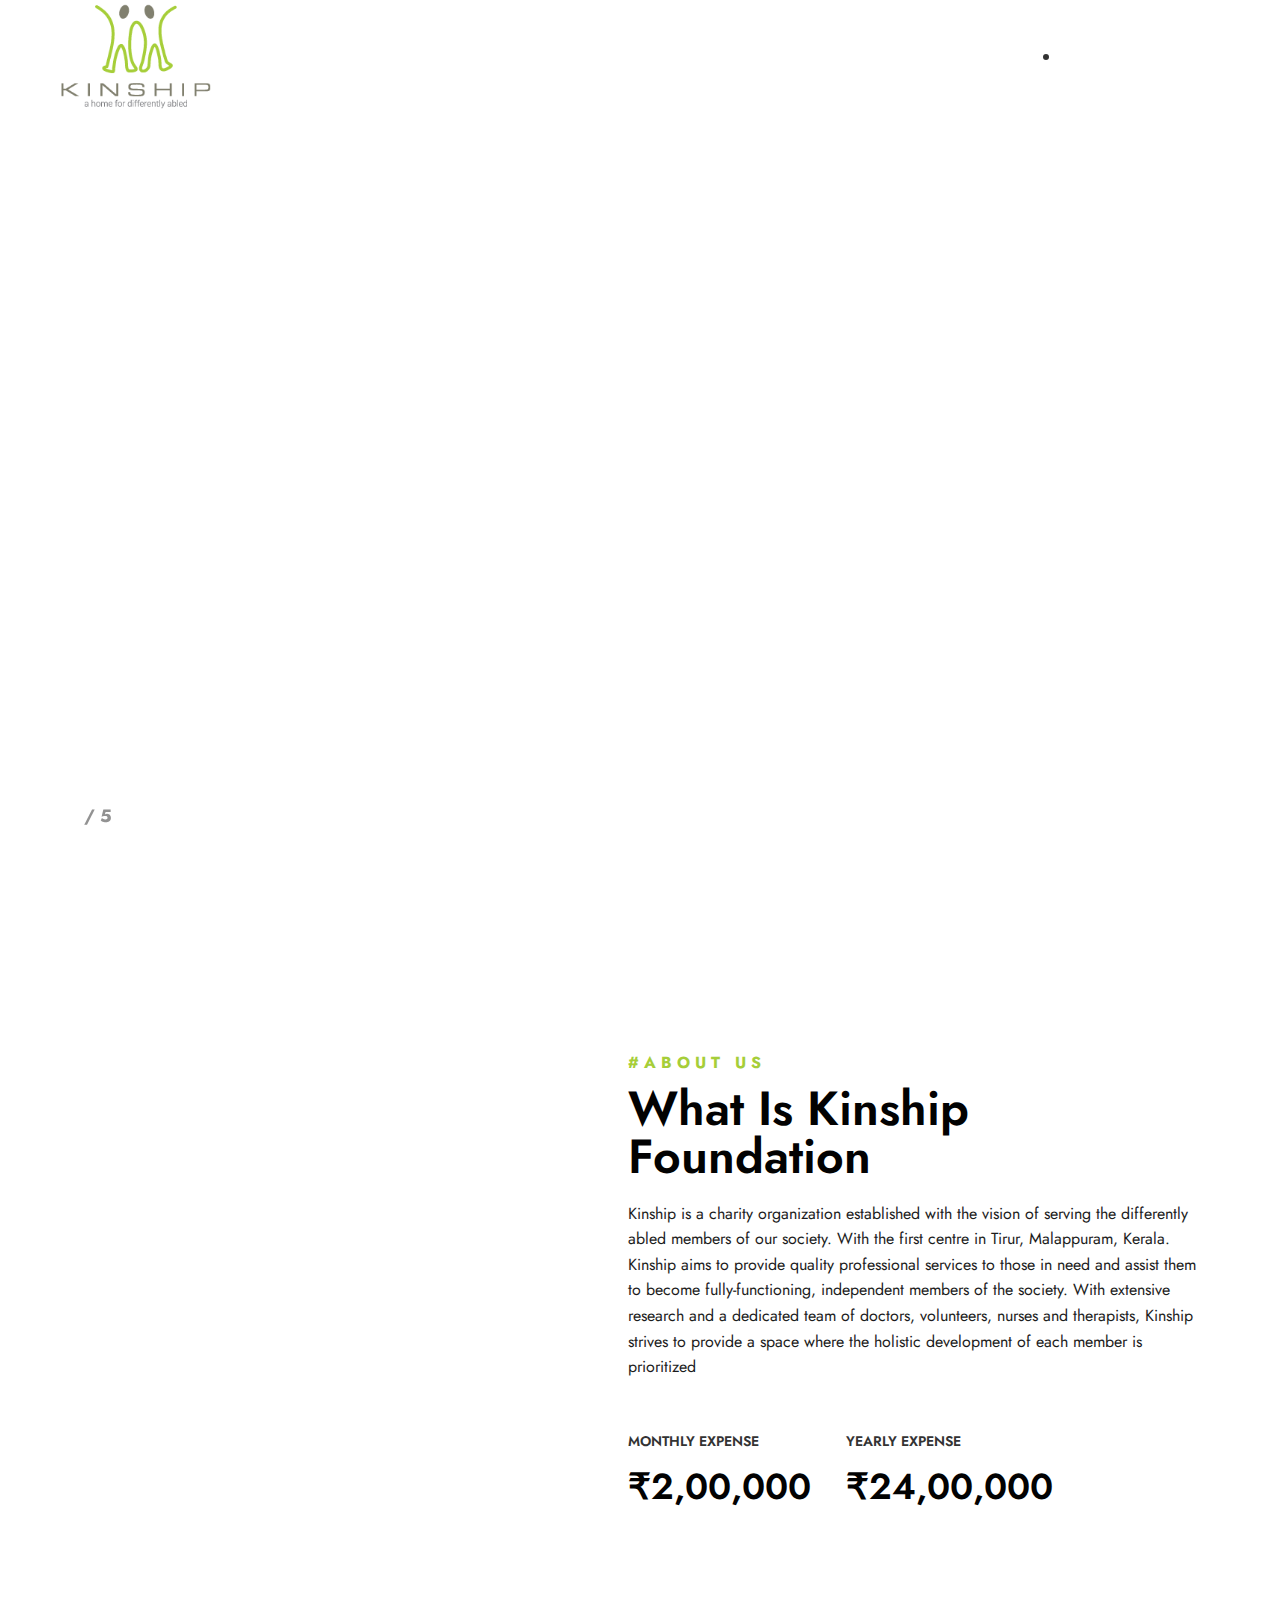
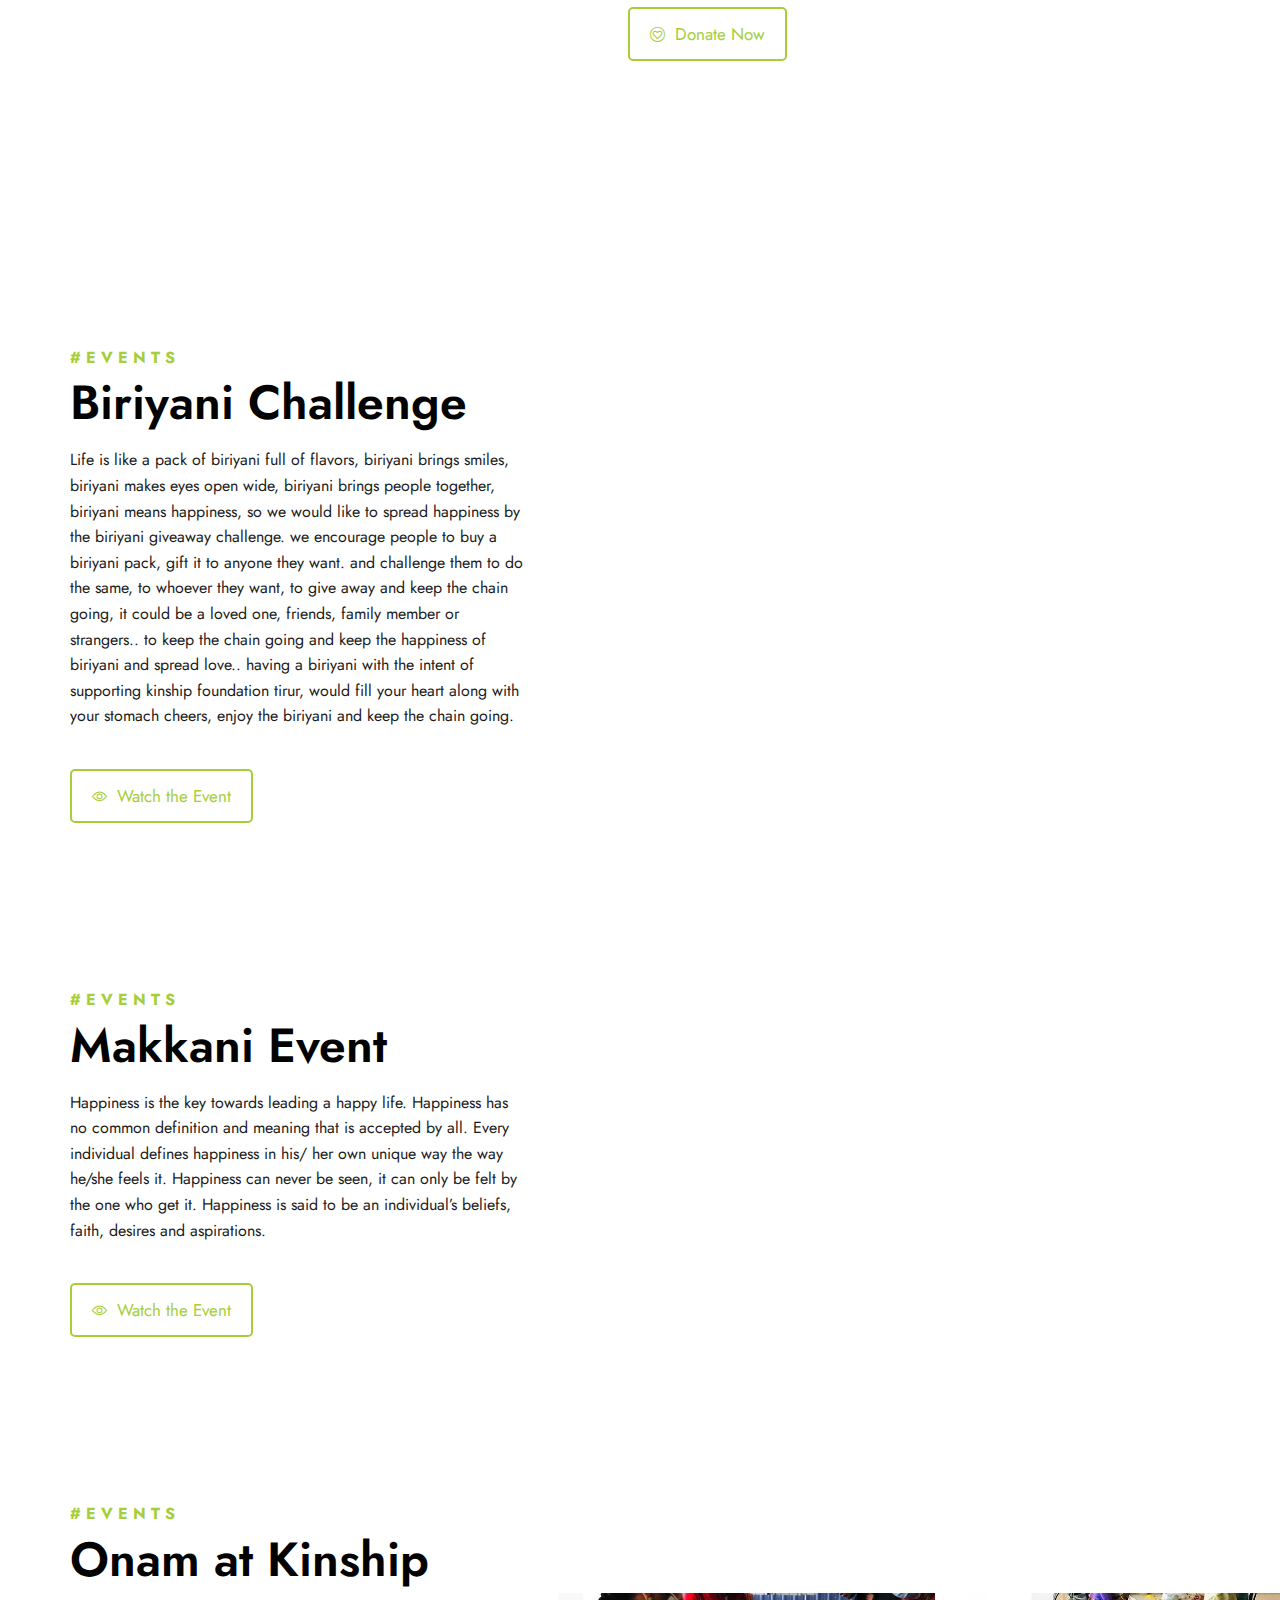
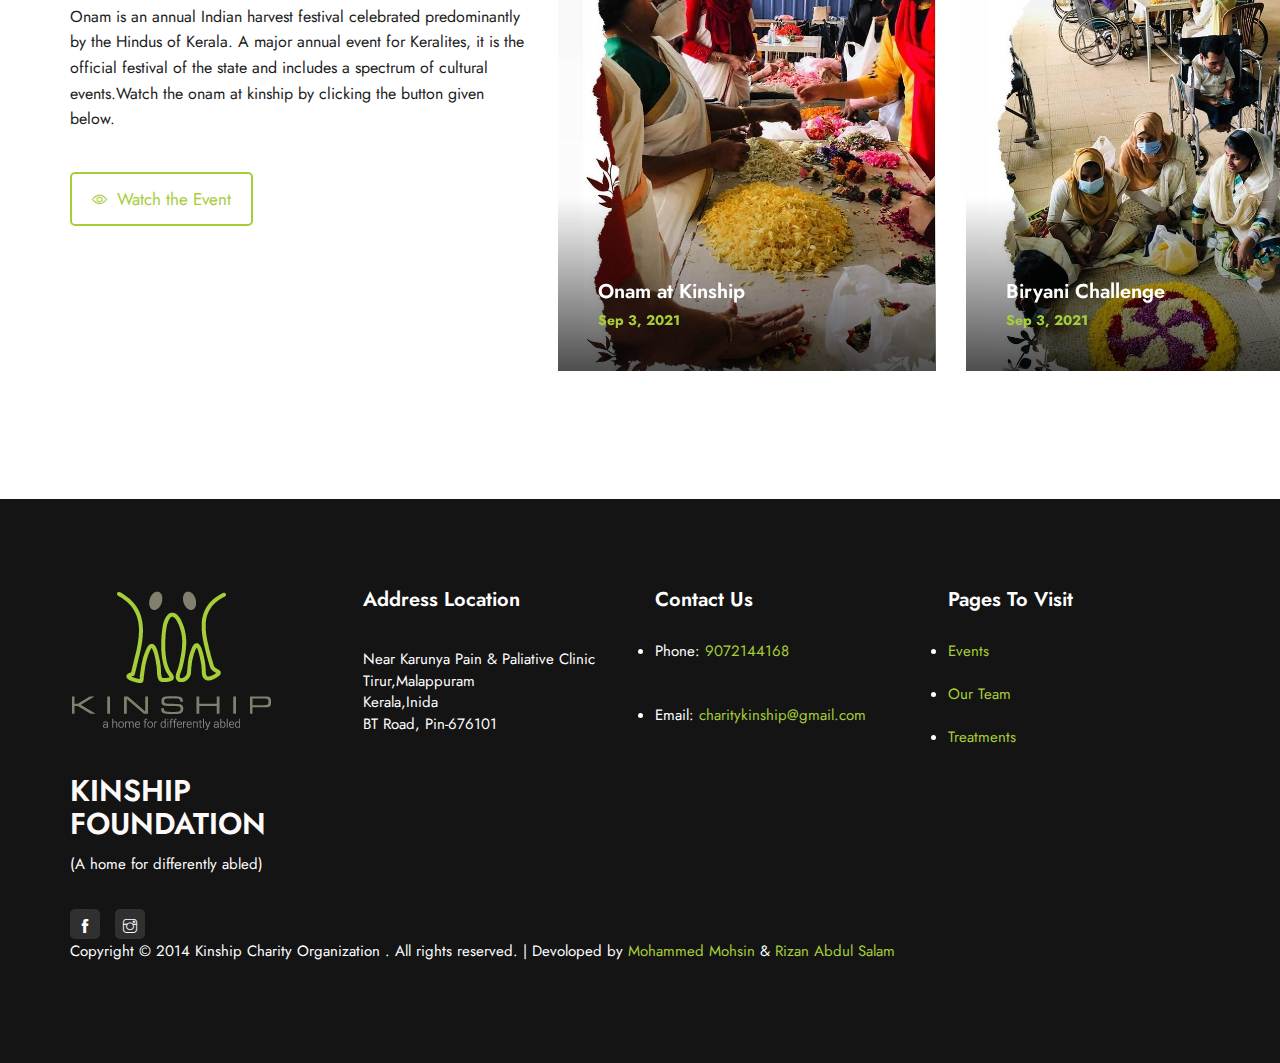
==== assets/event/events.html @ a39f3980 "Update events.html" ====
<!DOCTYPE html>
<html lang="en">

<head>
    <meta charset="utf-8">
    <meta http-equiv="X-UA-Compatible" content="IE=edge">
    <meta name="viewport" content="width=device-width, initial-scale=1">
    <meta name="author" content="irstheme">

    <title>KINSHIP CHARITY ORGANIZATION </title>
    <link rel="icon" href="../images/logo-footer.png" type="image/gif" sizes="16x16">



    <link href="../css/themify-icons.css" rel="stylesheet">
    <link href="../css/flaticon.css" rel="stylesheet">
    <link href="../css/bootstrap.min.css" rel="stylesheet">
    <link href="../css/animate.css" rel="stylesheet">
    <link href="../css/owl.carousel.css" rel="stylesheet">
    <link href="../css/owl.theme.css" rel="stylesheet">
    <link href="../css/slick.css" rel="stylesheet">
    <link href="../css/slick-theme.css" rel="stylesheet">
    <link href="../css/swiper.min.css" rel="stylesheet">
    <link href="../css/owl.transitions.css" rel="stylesheet">
    <link href="../css/jquery.fancybox.css" rel="stylesheet">
    <link href="../css/style.css" rel="stylesheet">
    <link rel="stylesheet" href="../css/style.css">



</head>
<style>
    html {
        scroll-behavior: smooth;
    }
</style>

<body>

    <!-- start page-wrapper -->
    <div class="page-wrapper">

        <!-- start preloader -->
        <div class="preloader">
            <div class="preloader-inner">
                <div class="double-bounce1"></div>
                <div class="double-bounce2"></div>
            </div>
        </div>
        <!-- end preloader -->

        <!-- Start header -->
        <header id="header" class="site-header header-style-1">
            <nav class="navigation navbar navbar-default">
                <div class="container-fluid">
                    <div class="navbar-header">
                        <button type="button" class="open-btn">
                            <span class="sr-only">Toggle navigation</span>
                            <span class="icon-bar"></span>
                            <span class="icon-bar"></span>
                            <span class="icon-bar"></span>
                        </button>
                        <a class="navbar-brand" href="https://kinshipcharity.com/"><img
                                src="../images/logo-footer.png" style="left:-5px; top: -100px;"></a>
                    </div>
                    <div id="navbar" class="navbar-collapse collapse navbar-left navigation-holder">
                        <button class="close-navbar"><i class="ti-close"></i></button>
                        <ul class="nav navbar-nav">
                            <li class="menu-item-has-children">
                                <a href="https://kinshipcharity.com/">Home</a>
                            <li class="menu-item-has-children">
                                <a href="https://kinshipcharity.com/#aboutus">About Us</a>
                            <li class="menu-item-has-children">
                            <li><a href="https://kinshipcharity.com/#treatments">Treatments</a></li>
                            <li class="menu-item-has-children"></li>
                            <li><a href="../event/events.html">Events</a></li>
                            <li class="menu-item-has-children"></li>
                            <li class="menu-item-has-children">
                                <a href="../event/team.html">Our Team</a>
                            <li><a href="https://kinshipcharity.com/#contact">Contact Us</a></li>
                            <li class="menu-item-has-children"></li>
                        </ul>
                    </div><!-- end of nav-collapse -->
                    <div class="cart-search-contact">
                        <div class="header-search-form-wrapper">
                            <div class="header-search-form">
                                <form>
                                    <div>
                                        <input type="text" class="form-control" placeholder="Search here...">
                                        <button type="submit"><i class="ti-search"></i></button>
                                    </div>
                                </form>
                            </div>
                        </div>
                        <div class="donate-btn">
                            <li><a href="https://pages.razorpay.com/KinshipFoundation" class="theme-btn-s1"><i class="fi flaticon-like"></i> Donate Now</a>
                            </li>
                        </div>
                    </div>
                </div><!-- end of container -->
            </nav>
        </header>
        <!-- end of header -->

        <!-- start of hero -->
        <section class="hero-slider hero-style-1">
            <div class="swiper-container">
                <div class="swiper-wrapper">
                    <div class="swiper-slide">
                        <div class="slide-inner slide-bg-image" data-background="../images/slider/slide-1.JPG" style="background-image: url('../images/slider/slide-1.JPG')";>
                            <div class="container">
                                <div data-swiper-parallax="300" class="slide-title">
                                    <h2>HELP US </h2>
                                    <h2>HELP THEM</h2>
                                </div>
                                <div data-swiper-parallax="400" class="slide-text">
                                    <p></p>
                                </div>
                                <div class="clearfix"></div>
                                <div data-swiper-parallax="500" class="slide-btns">
                                    <a href="#donate" class="theme-btn-s2">Help to raise,
                                        KINSHIP focusing & Caring<i class="fi flaticon-heart-1"></i></a>
                                </div>
                                <div class="video-btns">
                                </div>
                            </div>
                        </div> <!-- end slide-inner -->
                    </div> <!-- end swiper-slide -->

                    <div class="swiper-slide">
                        <div class="slide-inner slide-bg-image" data-background="../images/slider/slide-2.JPG" style="background-image: url('../images/slider/slide-2.JPG')";>
                            <div class="container">
                                <div data-swiper-parallax="300" class="slide-title">
                                    <h2>Help <span>someone's dream</span> come true.</h2>
                                </div>
                                <div data-swiper-parallax="400" class="slide-text">
                                    <p></p>
                                </div>
                                <div class="clearfix"></div>
                                <div data-swiper-parallax="500" class="slide-btns">
                                    <a href="#donate" class="theme-btn-s2">Donate Now <i
                                            class="fi flaticon-heart-1"></i></a>
                                </div>
                                <div class="video-btns">
                                </div>
                            </div>
                        </div> <!-- end slide-inner -->
                    </div> <!-- end swiper-slide -->

                    <div class="swiper-slide">
                        <div class="slide-inner slide-bg-image" data-background="../images/slider/slide-3.JPG" style="background-image: url('../images/slider/slide-3.JPG')";>
                            <div class="container">
                                <div data-swiper-parallax="300" class="slide-title">
                                    <h2 c>WE RISE BY LIFTING OTHERS</h2>
                                </div>
                                <div data-swiper-parallax="400" class="slide-text">
                                </div>
                                <div class="clearfix"></div>
                                <div data-swiper-parallax="500" class="slide-btns">
                                    <a href="#doante" class="theme-btn-s2">Help to raise,
                                        KINSHIP focusing & Caring </a>
                                </div>
                                <div class="video-btns">
                                </div>
                            </div>
                        </div> <!-- end slide-inner -->
                    </div><!-- end swiper-slide -->
                    <div class="swiper-slide">
                        <div class="slide-inner slide-bg-image" data-background="../images/slider/slide-4.JPG" style="background-image: url('../images/slider/slide-4.JPG')";>
                            <div class="container">
                                <div data-swiper-parallax="300" class="slide-title">
                                    <h2>Help <span>someone's dream</span> come true.</h2>
                                </div>
                                <div data-swiper-parallax="400" class="slide-text">
                                    <p></p>
                                </div>
                                <div class="clearfix"></div>
                                <div data-swiper-parallax="500" class="slide-btns">
                                    <a href="#donate" class="theme-btn-s2">Donate Now <i
                                            class="fi flaticon-heart-1"></i></a>
                                </div>
                                <div class="video-btns">
                                </div>
                            </div>
                        </div> <!-- end slide-inner -->
                    </div> <!-- end swiper-slide -->
                    <div class="swiper-slide">
                        <div class="slide-inner slide-bg-image" data-background="../images/slider/slide-5.JPG" style="background-image: url('../images/slider/slide-5.JPG')";>
                            <div class="container">
                                <div data-swiper-parallax="300" class="slide-title">
                                    <h2 c>WE RISE BY LIFTING OTHERS</h2>
                                </div>
                                <div data-swiper-parallax="400" class="slide-text">
                                </div>
                                <div class="clearfix"></div>
                                <div data-swiper-parallax="500" class="slide-btns">
                                    <a href="#doante" class="theme-btn-s2">Help to raise,
                                        KINSHIP focusing & Caring </a>
                                </div>
                                <div class="video-btns">
                                </div>
                            </div>
                        </div> <!-- end slide-inner -->
                    </div><!-- end swiper-slide -->
                </div>
                <!-- end swiper-wrapper -->

                <!-- swipper controls -->
                <div class="swiper-pagination"></div>
                <div class="container">
                    <div class="swiper-button-next"></div>
                    <div class="swiper-button-prev"></div>
                </div>

                <div class="scroll">
                    <a href="aboutus" id="scroll"><i class="fi flaticon-down-arrow-2"></i></a>
                </div>

            </div>
        </section>
        <!-- end of hero slider -->


        <!-- start target-area -->
        <section class="target-area section-padding #aboutus" id="aboutus">
            <div class="container">
                <div class="row">
                    <div class="col col-md-5">
                        <div class="img-holder">
                            <img src="../images/events/biriyani callenge/IMG__004.JPG" alt>
                        </div>
                    </div>
                    <div class="col col-md-7">
                        <div class="target-content">
                            <div class="section-title">
                                <span>#About Us</span>
                                <h2>What Is Kinship Foundation</h2>
                            </div>
                            <div class="content">
                                <p>Kinship is a charity organization established with the vision of serving the
                                    differently abled members of our society.
                                    With the first centre in Tirur, Malappuram, Kerala. Kinship aims to provide quality
                                    professional services to those in
                                    need and assist them to become fully-functioning, independent members of the
                                    society. With extensive research and a
                                    dedicated team of doctors, volunteers, nurses and therapists, Kinship strives to
                                    provide a space where the holistic
                                    development of each member is prioritized</p>

                                <div class="goal-raised">
                                    <div>
                                        <span>Monthly Expense</span>
                                        <h3>₹2,00,000</h3>
                                    </div>
                                    <div>
                                        <span>Yearly Expense</span>
                                        <h3>₹24,00,000</h3>
                                    </div>
                                </div>
                                <a href="https://pages.razorpay.com/KinshipFoundation" class="theme-btn-s3"><i class="fi flaticon-like"></i> Donate Now</a>
                            </div>
                        </div>
                    </div>
                </div>
            </div> <!-- end container -->
        </section>
        <!-- end target-area -->

    <!-- start events-section -->
    <section class="events-section section-padding" id="events" style="padding-top: 20%;">
        <div class="container">
            <div class="row">
                <div class="col col-md-5">
                    <div class="section-title">
                        <span style="margin-top: -90px;">#Events</span>
                        <h2>Biriyani Challenge</h2>
                    </div>
                    <div class="about-details">
                        <p style="padding-bottom: 30px;">Life is like a pack of biriyani full of flavors,
                        
                        biriyani brings smiles,
                        
                        biriyani makes eyes open wide,
                        
                        biriyani brings people together,
                        
                        biriyani means happiness, so we would like to spread happiness by the biriyani giveaway challenge.
                        
                        we encourage people to buy a biriyani pack, gift it to anyone they want.
                        
                        and challenge them to do the same, to whoever
                        
                        they want, to give away and keep the chain going, it could be a loved one, friends, family member or strangers..
                        
                        to keep the chain going and keep the happiness of biriyani and spread love..
                        
                        having a biriyani with the intent of supporting kinship foundation tirur, would fill your heart along with your stomach
                        
                        cheers,
                        
                        enjoy the biriyani and keep the chain going.</p>
                    </div>
                    <a href="https://youtu.be/_-xhorJ9fFY" class="theme-btn-s3"><i class="fi flaticon-view" ></i> Watch the Event</a>
                </div>
                <div class="col col-md-7">

                    <div class="events-slider-holder">
                        <div class="events-slider">
                            <div class="events-slider-item">
                                <div class="grid">
                                    <div class="img-holder">
                                        <img src="../images/events/biriyani callenge/IMG_001.JPG" alt="">
                                    </div>
                                    <div class="details">
                                        <div class="inner">
                                            <h3><a href="#">Biriyani Challenge</a></h3>
                                            <p>Aug 15, 2021</p>
                                        </div>
                                    </div>
                                </div>
                            </div>
                            <div class="events-slider-item">
                                <div class="grid">
                                    <div class="img-holder">
                                        <img src="../images/events/biriyani callenge/IMG_002.JPG" alt="">
                                    </div>
                                    <div class="details">
                                        <div class="inner">
                                            <h3><a href="#">Biriyani Challenge</a></h3>
                                            <p>Aug 20, 2021</p>
                                        </div>
                                    </div>
                                </div>
                            </div>

                    </div>
                </div>
            </div>
        </div> <!-- end container -->
    </section>
    <!-- end events-section -->

    <!-- start events-section -->
    <section class="events-section section-padding" id="events" style="padding-top: 20%;">
        <div class="container">
            <div class="row">
                <div class="col col-md-5">
                    <div class="section-title">
                        <span style="margin-top: -90px;">#Events</span>
                        <h2>Makkani Event</h2>
                    </div>
                    <div class="about-details">
                        <p style="padding-bottom: 30px;"> Happiness is the key towards leading a happy life. Happiness
                            has no common definition and meaning that is
                            accepted by all.
                            Every individual defines happiness in his/ her own unique way the way he/she feels it.
                            Happiness can never be seen, it can only be felt by the one who get it.
                            Happiness is said to be an individual’s beliefs,
                            faith, desires and aspirations.</p>
                    </div>
                    <a href="https://youtube.com/shorts/R6rxaB10EBA" class="theme-btn-s3"><i class="fi flaticon-view"></i>
                        Watch the Event</a>
                </div>
                <div class="col col-md-7">
    
                    <div class="events-slider-holder">
                        <div class="events-slider">
                            <div class="events-slider-item">
                                <div class="grid">
                                    <div class="img-holder">
                                        <img src="../images/slider/makkani.JPG" alt="">
                                    </div>
                                    <div class="details">
                                        <div class="inner">
                                            <h3><a href="#">Makkani Event</a></h3>
                                            <p>Sep 3, 2022</p>
                                        </div>
                                    </div>
                                </div>
                            </div>
                            <div class="events-slider-item">
                                <div class="grid">
                                    <div class="img-holder">
                                        <img src="../images/slider/makkani2.JPG" alt="">
                                    </div>
                                    <div class="details">
                                        <div class="inner">
                                            <h3><a href="#"> Onam at Kinship</a></h3>
                                            <p>Sep 3, 2022</p>
                                        </div>
                                    </div>
                                </div>
                            </div>
    
                        </div>
                    </div>
                </div>
            </div> <!-- end container -->
    </section>


                    <section class="events-section section-padding" id="events" style="padding-top: 20%;">
                        <div class="container">
                            <div class="row">
                                <div class="col col-md-5">
                                    <div class="section-title">
                                        <span style="margin-top: -90px;">#Events</span>
                                        <h2>Onam at Kinship</h2>
                                    </div>
                                    <div class="about-details">
                                        <p style="padding-bottom: 30px;"> Onam is an annual Indian harvest festival celebrated predominantly by the Hindus of Kerala. A major annual event for
                                        Keralites, it is the official festival of the state and includes a spectrum of cultural events.Watch the onam at kinship by clicking the button given below.</p>
                                    </div>
                                    <a href="https://youtube.com/shorts/Btqlz7LMmdI" class="theme-btn-s3"><i class="fi flaticon-view"></i> Watch the Event</a>
                                </div>
                                <div class="col col-md-7">
                    
                                    <div class="events-slider-holder">
                                        <div class="events-slider">
                                            <div class="events-slider-item">
                                                <div class="grid">
                                                    <div class="img-holder">
                                                        <img src="../images/onam/onam1.jpg" alt="">
                                                    </div>
                                                    <div class="details">
                                                        <div class="inner">
                                                            <h3><a href="#">Onam at Kinship</a></h3>
                                                            <p>Sep 3, 2021</p>
                                                        </div>
                                                    </div>
                                                </div>
                                            </div>
                                            <div class="events-slider-item">
                                                <div class="grid">
                                                    <div class="img-holder">
                                                        <img src="../images/onam/onam3.jpg" alt="">
                                                    </div>
                                                    <div class="details">
                                                        <div class="inner">
                                                            <h3><a href="#"> Biryani Challenge</a></h3>
                                                            <p>Sep 3, 2021</p>
                                                        </div>
                                                    </div>
                                                </div>
                                            </div>
                                    </div>
                                </div>
                            </div>
                        </div> <!-- end container -->
                    </section>
                    <!-- end events-section -->





    <!-- start site-footer -->
    <div class="#contact" id="contact" style="padding-top: 10%;"></div>
    <footer class="site-footer">
        <div class="upper-footer">
            <div class="container">
                <div class="row">
                    <div class="col col-lg-3 col-md-3 col-sm-6">
                        <div class="widget about-widget">
                            <div class="widget-title">
                                <h3>
                                    <span class="hidden">About us</span>
                                    <div id="img-kinship">
                                        <img src="../images/logo-footer.png">
                                    </div>
                                </h3>
                            </div>
                            <h2 style="color: snow; padding-top: 5px;">KINSHIP FOUNDATION</h2>
                            <p>(A home for differently abled)</p>
                            <div class="social-icons">
                                <ul>
                                    <li><a href="https://www.facebook.com/Kinship-Foundation-Tirur-1540287056269629/"><i
                                                class="ti-facebook"></i></a></li>
                                    <li><a href="https://instagram.com/kinship_foundation_"><i
                                                class="ti-instagram"></i></a></li>
                                </ul>
                            </div>
                        </div>
                    </div>
                    <div class="col col-lg-3 col-md-3 col-sm-6">
                        <div class="widget contact-widget service-link-widget">
                            <div class="widget-title">
                                <h3>Address Location</h3>
                            </div>
                            <ul>
                                <li>Near Karunya Pain & Paliative Clinic<br>Tirur,Malappuram<br>Kerala,Inida<br>BT Road,
                                    Pin-676101</li>
                            </ul>
                        </div>
                    </div>
                    <div class="col col-lg-3 col-md-3 col-sm-6">
                        <div class="widget newsletter-widget">
                            <div class="widget-title">
                                <h3>Contact Us</h3><br>
                                <li><span>Phone:</span> <a href="tel:9072144168">9072144168</a></li><br><br>
                                <li><span>Email:</span> <a
                                        href="mailto:charitykinship@gmail.com">charitykinship@gmail.com</a></li>
                            </div>
                        </div>
                    </div>
                    <div class="col col-lg-3 col-md-3 col-sm-6">
                            <div class="widget newsletter-widget">
                                <div class="widget-title">
                                    <h3>Pages to Visit</h3><br>
                                    <li><a href="#"><span>Events</span></a></li><br>
                                    <li><a href="../event/team.html"><span>Our Team</span></a></li><br>
                                    <li><a href="https://kinshipcharity.com/#treatments"><span>Treatments</span></a></li><br>
                                </div>
                            </div>
                        </div>
                </div> <!-- end container -->
            </div>
            <div class="lower-footer">
                <div class="container">
                    <div class="row">
                        <div class="separator"></div>
                        <div class="col col-xs-12">
                            <p class="copyright">Copyright &copy; 2014 <b></b>Kinship Charity Organization . All rights
                                reserved. | Devoloped by <a href="https://instagram.com/mohd__.mohsin">Mohammed
                                    Mohsin</a> & <a href="https://rizanabdulsalam.in">Rizan Abdul Salam</a></p>
                            </ul>
                        </div>
                    </div>
                </div>
            </div>
        </div>
    </footer>




    <!-- All JavaScript files
    ================================================== -->
    <script src="..//js/jquery.min.js"></script>
    <script src="../js/bootstrap.min.js"></script>

    <!-- Plugins for this template -->
    <script src="../js/jquery-plugin-collection.js"></script>

    <!-- Custom script for this template -->
    <script src="../js/script.js"></script>
</body>


</html>
---- assets/css/themify-icons.css ----
@font-face {
	font-family: 'themify';
	src:url('../fonts/themify9f24.eot?-fvbane');
	src:url('../fonts/themifyd41d.eot?#iefix-fvbane') format('embedded-opentype'),
		url('../fonts/themify9f24.woff?-fvbane') format('woff'),
		url('../fonts/themify9f24.ttf?-fvbane') format('truetype'),
		url('../fonts/themify9f24.svg?-fvbane#themify') format('svg');
	font-weight: normal;
	font-style: normal;
}

[class^="ti-"], [class*=" ti-"] {
	font-family: 'themify';
	speak: none;
	font-style: normal;
	font-weight: normal;
	font-variant: normal;
	text-transform: none;
	line-height: 1;

	/* Better Font Rendering =========== */
	-webkit-font-smoothing: antialiased;
	-moz-osx-font-smoothing: grayscale;
}

.ti-wand:before {
	content: "\e600";
}
.ti-volume:before {
	content: "\e601";
}
.ti-user:before {
	content: "\e602";
}
.ti-unlock:before {
	content: "\e603";
}
.ti-unlink:before {
	content: "\e604";
}
.ti-trash:before {
	content: "\e605";
}
.ti-thought:before {
	content: "\e606";
}
.ti-target:before {
	content: "\e607";
}
.ti-tag:before {
	content: "\e608";
}
.ti-tablet:before {
	content: "\e609";
}
.ti-star:before {
	content: "\e60a";
}
.ti-spray:before {
	content: "\e60b";
}
.ti-signal:before {
	content: "\e60c";
}
.ti-shopping-cart:before {
	content: "\e60d";
}
.ti-shopping-cart-full:before {
	content: "\e60e";
}
.ti-settings:before {
	content: "\e60f";
}
.ti-search:before {
	content: "\e610";
}
.ti-zoom-in:before {
	content: "\e611";
}
.ti-zoom-out:before {
	content: "\e612";
}
.ti-cut:before {
	content: "\e613";
}
.ti-ruler:before {
	content: "\e614";
}
.ti-ruler-pencil:before {
	content: "\e615";
}
.ti-ruler-alt:before {
	content: "\e616";
}
.ti-bookmark:before {
	content: "\e617";
}
.ti-bookmark-alt:before {
	content: "\e618";
}
.ti-reload:before {
	content: "\e619";
}
.ti-plus:before {
	content: "\e61a";
}
.ti-pin:before {
	content: "\e61b";
}
.ti-pencil:before {
	content: "\e61c";
}
.ti-pencil-alt:before {
	content: "\e61d";
}
.ti-paint-roller:before {
	content: "\e61e";
}
.ti-paint-bucket:before {
	content: "\e61f";
}
.ti-na:before {
	content: "\e620";
}
.ti-mobile:before {
	content: "\e621";
}
.ti-minus:before {
	content: "\e622";
}
.ti-medall:before {
	content: "\e623";
}
.ti-medall-alt:before {
	content: "\e624";
}
.ti-marker:before {
	content: "\e625";
}
.ti-marker-alt:before {
	content: "\e626";
}
.ti-arrow-up:before {
	content: "\e627";
}
.ti-arrow-right:before {
	content: "\e628";
}
.ti-arrow-left:before {
	content: "\e629";
}
.ti-arrow-down:before {
	content: "\e62a";
}
.ti-lock:before {
	content: "\e62b";
}
.ti-location-arrow:before {
	content: "\e62c";
}
.ti-link:before {
	content: "\e62d";
}
.ti-layout:before {
	content: "\e62e";
}
.ti-layers:before {
	content: "\e62f";
}
.ti-layers-alt:before {
	content: "\e630";
}
.ti-key:before {
	content: "\e631";
}
.ti-import:before {
	content: "\e632";
}
.ti-image:before {
	content: "\e633";
}
.ti-heart:before {
	content: "\e634";
}
.ti-heart-broken:before {
	content: "\e635";
}
.ti-hand-stop:before {
	content: "\e636";
}
.ti-hand-open:before {
	content: "\e637";
}
.ti-hand-drag:before {
	content: "\e638";
}
.ti-folder:before {
	content: "\e639";
}
.ti-flag:before {
	content: "\e63a";
}
.ti-flag-alt:before {
	content: "\e63b";
}
.ti-flag-alt-2:before {
	content: "\e63c";
}
.ti-eye:before {
	content: "\e63d";
}
.ti-export:before {
	content: "\e63e";
}
.ti-exchange-vertical:before {
	content: "\e63f";
}
.ti-desktop:before {
	content: "\e640";
}
.ti-cup:before {
	content: "\e641";
}
.ti-crown:before {
	content: "\e642";
}
.ti-comments:before {
	content: "\e643";
}
.ti-comment:before {
	content: "\e644";
}
.ti-comment-alt:before {
	content: "\e645";
}
.ti-close:before {
	content: "\e646";
}
.ti-clip:before {
	content: "\e647";
}
.ti-angle-up:before {
	content: "\e648";
}
.ti-angle-right:before {
	content: "\e649";
}
.ti-angle-left:before {
	content: "\e64a";
}
.ti-angle-down:before {
	content: "\e64b";
}
.ti-check:before {
	content: "\e64c";
}
.ti-check-box:before {
	content: "\e64d";
}
.ti-camera:before {
	content: "\e64e";
}
.ti-announcement:before {
	content: "\e64f";
}
.ti-brush:before {
	content: "\e650";
}
.ti-briefcase:before {
	content: "\e651";
}
.ti-bolt:before {
	content: "\e652";
}
.ti-bolt-alt:before {
	content: "\e653";
}
.ti-blackboard:before {
	content: "\e654";
}
.ti-bag:before {
	content: "\e655";
}
.ti-move:before {
	content: "\e656";
}
.ti-arrows-vertical:before {
	content: "\e657";
}
.ti-arrows-horizontal:before {
	content: "\e658";
}
.ti-fullscreen:before {
	content: "\e659";
}
.ti-arrow-top-right:before {
	content: "\e65a";
}
.ti-arrow-top-left:before {
	content: "\e65b";
}
.ti-arrow-circle-up:before {
	content: "\e65c";
}
.ti-arrow-circle-right:before {
	content: "\e65d";
}
.ti-arrow-circle-left:before {
	content: "\e65e";
}
.ti-arrow-circle-down:before {
	content: "\e65f";
}
.ti-angle-double-up:before {
	content: "\e660";
}
.ti-angle-double-right:before {
	content: "\e661";
}
.ti-angle-double-left:before {
	content: "\e662";
}
.ti-angle-double-down:before {
	content: "\e663";
}
.ti-zip:before {
	content: "\e664";
}
.ti-world:before {
	content: "\e665";
}
.ti-wheelchair:before {
	content: "\e666";
}
.ti-view-list:before {
	content: "\e667";
}
.ti-view-list-alt:before {
	content: "\e668";
}
.ti-view-grid:before {
	content: "\e669";
}
.ti-uppercase:before {
	content: "\e66a";
}
.ti-upload:before {
	content: "\e66b";
}
.ti-underline:before {
	content: "\e66c";
}
.ti-truck:before {
	content: "\e66d";
}
.ti-timer:before {
	content: "\e66e";
}
.ti-ticket:before {
	content: "\e66f";
}
.ti-thumb-up:before {
	content: "\e670";
}
.ti-thumb-down:before {
	content: "\e671";
}
.ti-text:before {
	content: "\e672";
}
.ti-stats-up:before {
	content: "\e673";
}
.ti-stats-down:before {
	content: "\e674";
}
.ti-split-v:before {
	content: "\e675";
}
.ti-split-h:before {
	content: "\e676";
}
.ti-smallcap:before {
	content: "\e677";
}
.ti-shine:before {
	content: "\e678";
}
.ti-shift-right:before {
	content: "\e679";
}
.ti-shift-left:before {
	content: "\e67a";
}
.ti-shield:before {
	content: "\e67b";
}
.ti-notepad:before {
	content: "\e67c";
}
.ti-server:before {
	content: "\e67d";
}
.ti-quote-right:before {
	content: "\e67e";
}
.ti-quote-left:before {
	content: "\e67f";
}
.ti-pulse:before {
	content: "\e680";
}
.ti-printer:before {
	content: "\e681";
}
.ti-power-off:before {
	content: "\e682";
}
.ti-plug:before {
	content: "\e683";
}
.ti-pie-chart:before {
	content: "\e684";
}
.ti-paragraph:before {
	content: "\e685";
}
.ti-panel:before {
	content: "\e686";
}
.ti-package:before {
	content: "\e687";
}
.ti-music:before {
	content: "\e688";
}
.ti-music-alt:before {
	content: "\e689";
}
.ti-mouse:before {
	content: "\e68a";
}
.ti-mouse-alt:before {
	content: "\e68b";
}
.ti-money:before {
	content: "\e68c";
}
.ti-microphone:before {
	content: "\e68d";
}
.ti-menu:before {
	content: "\e68e";
}
.ti-menu-alt:before {
	content: "\e68f";
}
.ti-map:before {
	content: "\e690";
}
.ti-map-alt:before {
	content: "\e691";
}
.ti-loop:before {
	content: "\e692";
}
.ti-location-pin:before {
	content: "\e693";
}
.ti-list:before {
	content: "\e694";
}
.ti-light-bulb:before {
	content: "\e695";
}
.ti-Italic:before {
	content: "\e696";
}
.ti-info:before {
	content: "\e697";
}
.ti-infinite:before {
	content: "\e698";
}
.ti-id-badge:before {
	content: "\e699";
}
.ti-hummer:before {
	content: "\e69a";
}
.ti-home:before {
	content: "\e69b";
}
.ti-help:before {
	content: "\e69c";
}
.ti-headphone:before {
	content: "\e69d";
}
.ti-harddrives:before {
	content: "\e69e";
}
.ti-harddrive:before {
	content: "\e69f";
}
.ti-gift:before {
	content: "\e6a0";
}
.ti-game:before {
	content: "\e6a1";
}
.ti-filter:before {
	content: "\e6a2";
}
.ti-files:before {
	content: "\e6a3";
}
.ti-file:before {
	content: "\e6a4";
}
.ti-eraser:before {
	content: "\e6a5";
}
.ti-envelope:before {
	content: "\e6a6";
}
.ti-download:before {
	content: "\e6a7";
}
.ti-direction:before {
	content: "\e6a8";
}
.ti-direction-alt:before {
	content: "\e6a9";
}
.ti-dashboard:before {
	content: "\e6aa";
}
.ti-control-stop:before {
	content: "\e6ab";
}
.ti-control-shuffle:before {
	content: "\e6ac";
}
.ti-control-play:before {
	content: "\e6ad";
}
.ti-control-pause:before {
	content: "\e6ae";
}
.ti-control-forward:before {
	content: "\e6af";
}
.ti-control-backward:before {
	content: "\e6b0";
}
.ti-cloud:before {
	content: "\e6b1";
}
.ti-cloud-up:before {
	content: "\e6b2";
}
.ti-cloud-down:before {
	content: "\e6b3";
}
.ti-clipboard:before {
	content: "\e6b4";
}
.ti-car:before {
	content: "\e6b5";
}
.ti-calendar:before {
	content: "\e6b6";
}
.ti-book:before {
	content: "\e6b7";
}
.ti-bell:before {
	content: "\e6b8";
}
.ti-basketball:before {
	content: "\e6b9";
}
.ti-bar-chart:before {
	content: "\e6ba";
}
.ti-bar-chart-alt:before {
	content: "\e6bb";
}
.ti-back-right:before {
	content: "\e6bc";
}
.ti-back-left:before {
	content: "\e6bd";
}
.ti-arrows-corner:before {
	content: "\e6be";
}
.ti-archive:before {
	content: "\e6bf";
}
.ti-anchor:before {
	content: "\e6c0";
}
.ti-align-right:before {
	content: "\e6c1";
}
.ti-align-left:before {
	content: "\e6c2";
}
.ti-align-justify:before {
	content: "\e6c3";
}
.ti-align-center:before {
	content: "\e6c4";
}
.ti-alert:before {
	content: "\e6c5";
}
.ti-alarm-clock:before {
	content: "\e6c6";
}
.ti-agenda:before {
	content: "\e6c7";
}
.ti-write:before {
	content: "\e6c8";
}
.ti-window:before {
	content: "\e6c9";
}
.ti-widgetized:before {
	content: "\e6ca";
}
.ti-widget:before {
	content: "\e6cb";
}
.ti-widget-alt:before {
	content: "\e6cc";
}
.ti-wallet:before {
	content: "\e6cd";
}
.ti-video-clapper:before {
	content: "\e6ce";
}
.ti-video-camera:before {
	content: "\e6cf";
}
.ti-vector:before {
	content: "\e6d0";
}
.ti-themify-logo:before {
	content: "\e6d1";
}
.ti-themify-favicon:before {
	content: "\e6d2";
}
.ti-themify-favicon-alt:before {
	content: "\e6d3";
}
.ti-support:before {
	content: "\e6d4";
}
.ti-stamp:before {
	content: "\e6d5";
}
.ti-split-v-alt:before {
	content: "\e6d6";
}
.ti-slice:before {
	content: "\e6d7";
}
.ti-shortcode:before {
	content: "\e6d8";
}
.ti-shift-right-alt:before {
	content: "\e6d9";
}
.ti-shift-left-alt:before {
	content: "\e6da";
}
.ti-ruler-alt-2:before {
	content: "\e6db";
}
.ti-receipt:before {
	content: "\e6dc";
}
.ti-pin2:before {
	content: "\e6dd";
}
.ti-pin-alt:before {
	content: "\e6de";
}
.ti-pencil-alt2:before {
	content: "\e6df";
}
.ti-palette:before {
	content: "\e6e0";
}
.ti-more:before {
	content: "\e6e1";
}
.ti-more-alt:before {
	content: "\e6e2";
}
.ti-microphone-alt:before {
	content: "\e6e3";
}
.ti-magnet:before {
	content: "\e6e4";
}
.ti-line-double:before {
	content: "\e6e5";
}
.ti-line-dotted:before {
	content: "\e6e6";
}
.ti-line-dashed:before {
	content: "\e6e7";
}
.ti-layout-width-full:before {
	content: "\e6e8";
}
.ti-layout-width-default:before {
	content: "\e6e9";
}
.ti-layout-width-default-alt:before {
	content: "\e6ea";
}
.ti-layout-tab:before {
	content: "\e6eb";
}
.ti-layout-tab-window:before {
	content: "\e6ec";
}
.ti-layout-tab-v:before {
	content: "\e6ed";
}
.ti-layout-tab-min:before {
	content: "\e6ee";
}
.ti-layout-slider:before {
	content: "\e6ef";
}
.ti-layout-slider-alt:before {
	content: "\e6f0";
}
.ti-layout-sidebar-right:before {
	content: "\e6f1";
}
.ti-layout-sidebar-none:before {
	content: "\e6f2";
}
.ti-layout-sidebar-left:before {
	content: "\e6f3";
}
.ti-layout-placeholder:before {
	content: "\e6f4";
}
.ti-layout-menu:before {
	content: "\e6f5";
}
.ti-layout-menu-v:before {
	content: "\e6f6";
}
.ti-layout-menu-separated:before {
	content: "\e6f7";
}
.ti-layout-menu-full:before {
	content: "\e6f8";
}
.ti-layout-media-right-alt:before {
	content: "\e6f9";
}
.ti-layout-media-right:before {
	content: "\e6fa";
}
.ti-layout-media-overlay:before {
	content: "\e6fb";
}
.ti-layout-media-overlay-alt:before {
	content: "\e6fc";
}
.ti-layout-media-overlay-alt-2:before {
	content: "\e6fd";
}
.ti-layout-media-left-alt:before {
	content: "\e6fe";
}
.ti-layout-media-left:before {
	content: "\e6ff";
}
.ti-layout-media-center-alt:before {
	content: "\e700";
}
.ti-layout-media-center:before {
	content: "\e701";
}
.ti-layout-list-thumb:before {
	content: "\e702";
}
.ti-layout-list-thumb-alt:before {
	content: "\e703";
}
.ti-layout-list-post:before {
	content: "\e704";
}
.ti-layout-list-large-image:before {
	content: "\e705";
}
.ti-layout-line-solid:before {
	content: "\e706";
}
.ti-layout-grid4:before {
	content: "\e707";
}
.ti-layout-grid3:before {
	content: "\e708";
}
.ti-layout-grid2:before {
	content: "\e709";
}
.ti-layout-grid2-thumb:before {
	content: "\e70a";
}
.ti-layout-cta-right:before {
	content: "\e70b";
}
.ti-layout-cta-left:before {
	content: "\e70c";
}
.ti-layout-cta-center:before {
	content: "\e70d";
}
.ti-layout-cta-btn-right:before {
	content: "\e70e";
}
.ti-layout-cta-btn-left:before {
	content: "\e70f";
}
.ti-layout-column4:before {
	content: "\e710";
}
.ti-layout-column3:before {
	content: "\e711";
}
.ti-layout-column2:before {
	content: "\e712";
}
.ti-layout-accordion-separated:before {
	content: "\e713";
}
.ti-layout-accordion-merged:before {
	content: "\e714";
}
.ti-layout-accordion-list:before {
	content: "\e715";
}
.ti-ink-pen:before {
	content: "\e716";
}
.ti-info-alt:before {
	content: "\e717";
}
.ti-help-alt:before {
	content: "\e718";
}
.ti-headphone-alt:before {
	content: "\e719";
}
.ti-hand-point-up:before {
	content: "\e71a";
}
.ti-hand-point-right:before {
	content: "\e71b";
}
.ti-hand-point-left:before {
	content: "\e71c";
}
.ti-hand-point-down:before {
	content: "\e71d";
}
.ti-gallery:before {
	content: "\e71e";
}
.ti-face-smile:before {
	content: "\e71f";
}
.ti-face-sad:before {
	content: "\e720";
}
.ti-credit-card:before {
	content: "\e721";
}
.ti-control-skip-forward:before {
	content: "\e722";
}
.ti-control-skip-backward:before {
	content: "\e723";
}
.ti-control-record:before {
	content: "\e724";
}
.ti-control-eject:before {
	content: "\e725";
}
.ti-comments-smiley:before {
	content: "\e726";
}
.ti-brush-alt:before {
	content: "\e727";
}
.ti-youtube:before {
	content: "\e728";
}
.ti-vimeo:before {
	content: "\e729";
}
.ti-twitter:before {
	content: "\e72a";
}
.ti-time:before {
	content: "\e72b";
}
.ti-tumblr:before {
	content: "\e72c";
}
.ti-skype:before {
	content: "\e72d";
}
.ti-share:before {
	content: "\e72e";
}
.ti-share-alt:before {
	content: "\e72f";
}
.ti-rocket:before {
	content: "\e730";
}
.ti-pinterest:before {
	content: "\e731";
}
.ti-new-window:before {
	content: "\e732";
}
.ti-microsoft:before {
	content: "\e733";
}
.ti-list-ol:before {
	content: "\e734";
}
.ti-linkedin:before {
	content: "\e735";
}
.ti-layout-sidebar-2:before {
	content: "\e736";
}
.ti-layout-grid4-alt:before {
	content: "\e737";
}
.ti-layout-grid3-alt:before {
	content: "\e738";
}
.ti-layout-grid2-alt:before {
	content: "\e739";
}
.ti-layout-column4-alt:before {
	content: "\e73a";
}
.ti-layout-column3-alt:before {
	content: "\e73b";
}
.ti-layout-column2-alt:before {
	content: "\e73c";
}
.ti-instagram:before {
	content: "\e73d";
}
.ti-google:before {
	content: "\e73e";
}
.ti-github:before {
	content: "\e73f";
}
.ti-flickr:before {
	content: "\e740";
}
.ti-facebook:before {
	content: "\e741";
}
.ti-dropbox:before {
	content: "\e742";
}
.ti-dribbble:before {
	content: "\e743";
}
.ti-apple:before {
	content: "\e744";
}
.ti-android:before {
	content: "\e745";
}
.ti-save:before {
	content: "\e746";
}
.ti-save-alt:before {
	content: "\e747";
}
.ti-yahoo:before {
	content: "\e748";
}
.ti-wordpress:before {
	content: "\e749";
}
.ti-vimeo-alt:before {
	content: "\e74a";
}
.ti-twitter-alt:before {
	content: "\e74b";
}
.ti-tumblr-alt:before {
	content: "\e74c";
}
.ti-trello:before {
	content: "\e74d";
}
.ti-stack-overflow:before {
	content: "\e74e";
}
.ti-soundcloud:before {
	content: "\e74f";
}
.ti-sharethis:before {
	content: "\e750";
}
.ti-sharethis-alt:before {
	content: "\e751";
}
.ti-reddit:before {
	content: "\e752";
}
.ti-pinterest-alt:before {
	content: "\e753";
}
.ti-microsoft-alt:before {
	content: "\e754";
}
.ti-linux:before {
	content: "\e755";
}
.ti-jsfiddle:before {
	content: "\e756";
}
.ti-joomla:before {
	content: "\e757";
}
.ti-html5:before {
	content: "\e758";
}
.ti-flickr-alt:before {
	content: "\e759";
}
.ti-email:before {
	content: "\e75a";
}
.ti-drupal:before {
	content: "\e75b";
}
.ti-dropbox-alt:before {
	content: "\e75c";
}
.ti-css3:before {
	content: "\e75d";
}
.ti-rss:before {
	content: "\e75e";
}
.ti-rss-alt:before {
	content: "\e75f";
}
---- assets/css/flaticon.css ----
/*
  	Flaticon icon font: Flaticon
  	Creation date: 08/08/2020 01:45
  	*/

@font-face {
  font-family: "Flaticon";
  src: url("../fonts/Flaticon.eot");
  src: url("../fonts/Flaticond41d.eot?#iefix") format("embedded-opentype"),
       url("../fonts/Flaticon.woff2") format("woff2"),
       url("../fonts/Flaticon.woff") format("woff"),
       url("../fonts/Flaticon.ttf") format("truetype"),
       url("../fonts/Flaticon.svg#Flaticon") format("svg");
  font-weight: normal;
  font-style: normal;
}

@media screen and (-webkit-min-device-pixel-ratio:0) {
  @font-face {
    font-family: "Flaticon";
    src: url("../fonts/Flaticon.svg#Flaticon") format("svg");
  }
}

[class^="flaticon-"]:before, [class*=" flaticon-"]:before,
[class^="flaticon-"]:after, [class*=" flaticon-"]:after {   
  font-family: Flaticon;
        font-size: 20px;
font-style: normal;
margin-left: 20px;
}

.flaticon-play-button:before { content: "\f100"; }
.flaticon-back:before { content: "\f101"; }
.flaticon-next:before { content: "\f102"; }
.flaticon-right-quote:before { content: "\f103"; }
.flaticon-left-quote:before { content: "\f104"; }
.flaticon-quote:before { content: "\f105"; }
.flaticon-paper-plane:before { content: "\f106"; }
.flaticon-envelope:before { content: "\f107"; }
.flaticon-placeholder:before { content: "\f108"; }
.flaticon-diamond:before { content: "\f109"; }
.flaticon-diamond-1:before { content: "\f10a"; }
.flaticon-message:before { content: "\f10b"; }
.flaticon-mail:before { content: "\f10c"; }
.flaticon-guarantee:before { content: "\f10d"; }
.flaticon-coffee-cup:before { content: "\f10e"; }
.flaticon-search:before { content: "\f10f"; }
.flaticon-replay-arrow:before { content: "\f110"; }
.flaticon-house:before { content: "\f111"; }
.flaticon-call:before { content: "\f112"; }
.flaticon-email:before { content: "\f113"; }
.flaticon-alarm:before { content: "\f114"; }
.flaticon-view:before { content: "\f115"; }
.flaticon-speech-bubble:before { content: "\f116"; }
.flaticon-feedback:before { content: "\f117"; }
.flaticon-agent:before { content: "\f118"; }
.flaticon-coin:before { content: "\f119"; }
.flaticon-cost:before { content: "\f11a"; }
.flaticon-money-bag:before { content: "\f11b"; }
.flaticon-umbrella:before { content: "\f11c"; }
.flaticon-smile:before { content: "\f11d"; }
.flaticon-play:before { content: "\f11e"; }
.flaticon-left-arrow-angle-big-gross-symbol:before { content: "\f11f"; }
.flaticon-arrow-angle-pointing-to-right:before { content: "\f120"; }
.flaticon-tag:before { content: "\f121"; }
.flaticon-quote-1:before { content: "\f122"; }
.flaticon-supermarket:before { content: "\f123"; }
.flaticon-tag-1:before { content: "\f124"; }
.flaticon-pdf:before { content: "\f125"; }
.flaticon-user:before { content: "\f126"; }
.flaticon-calendar:before { content: "\f127"; }
.flaticon-like:before { content: "\f128"; }
.flaticon-heart:before { content: "\f129"; }
.flaticon-heart-1:before { content: "\f12a"; }
.flaticon-shopping-basket:before { content: "\f12b"; }
.flaticon-triangular-ruler:before { content: "\f12c"; }
.flaticon-pencil-case:before { content: "\f12d"; }
.flaticon-fruits:before { content: "\f12e"; }
.flaticon-charity:before { content: "\f12f"; }
.flaticon-donation:before { content: "\f130"; }
.flaticon-play-1:before { content: "\f131"; }
.flaticon-down-arrow:before { content: "\f132"; }
.flaticon-down-arrow-1:before { content: "\f133"; }
.flaticon-down-arrow-2:before { content: "\f134"; }
.flaticon-down:before { content: "\f135"; }
.flaticon-down-arrow-3:before { content: "\f136"; }
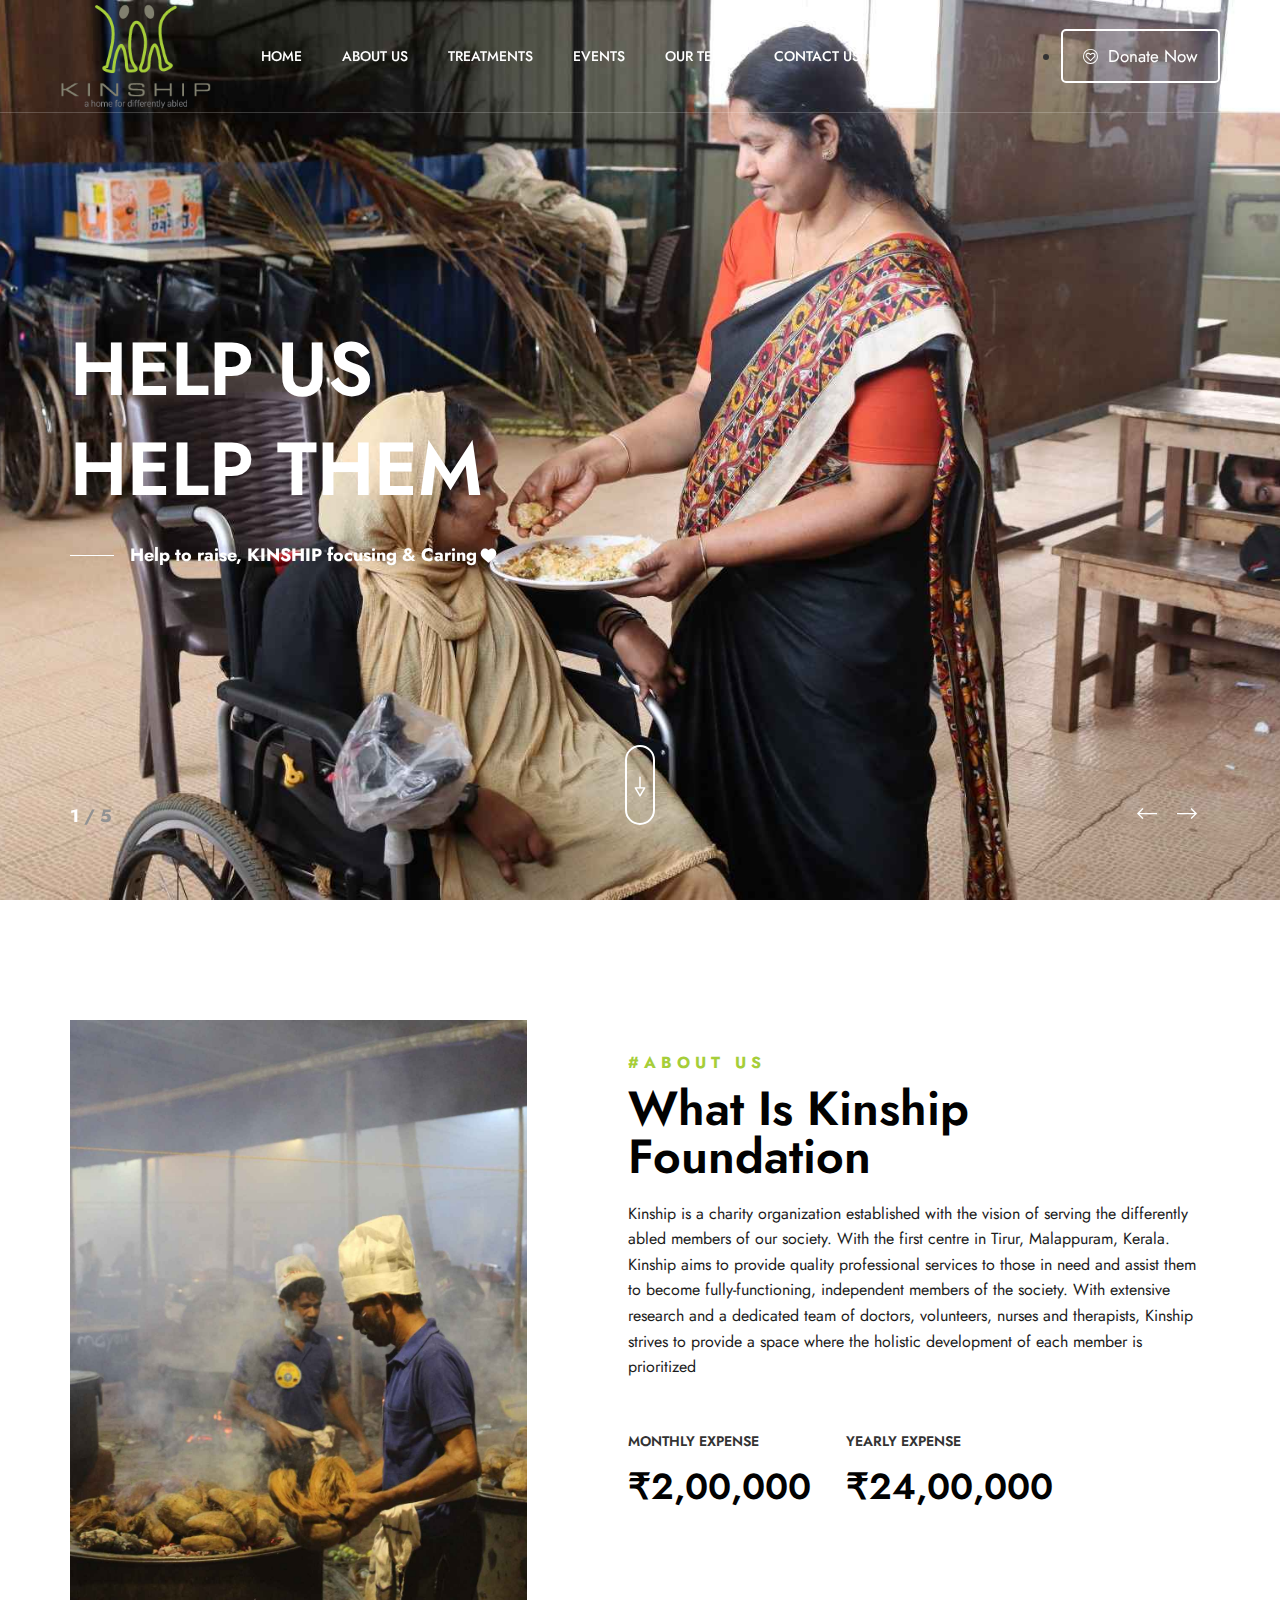
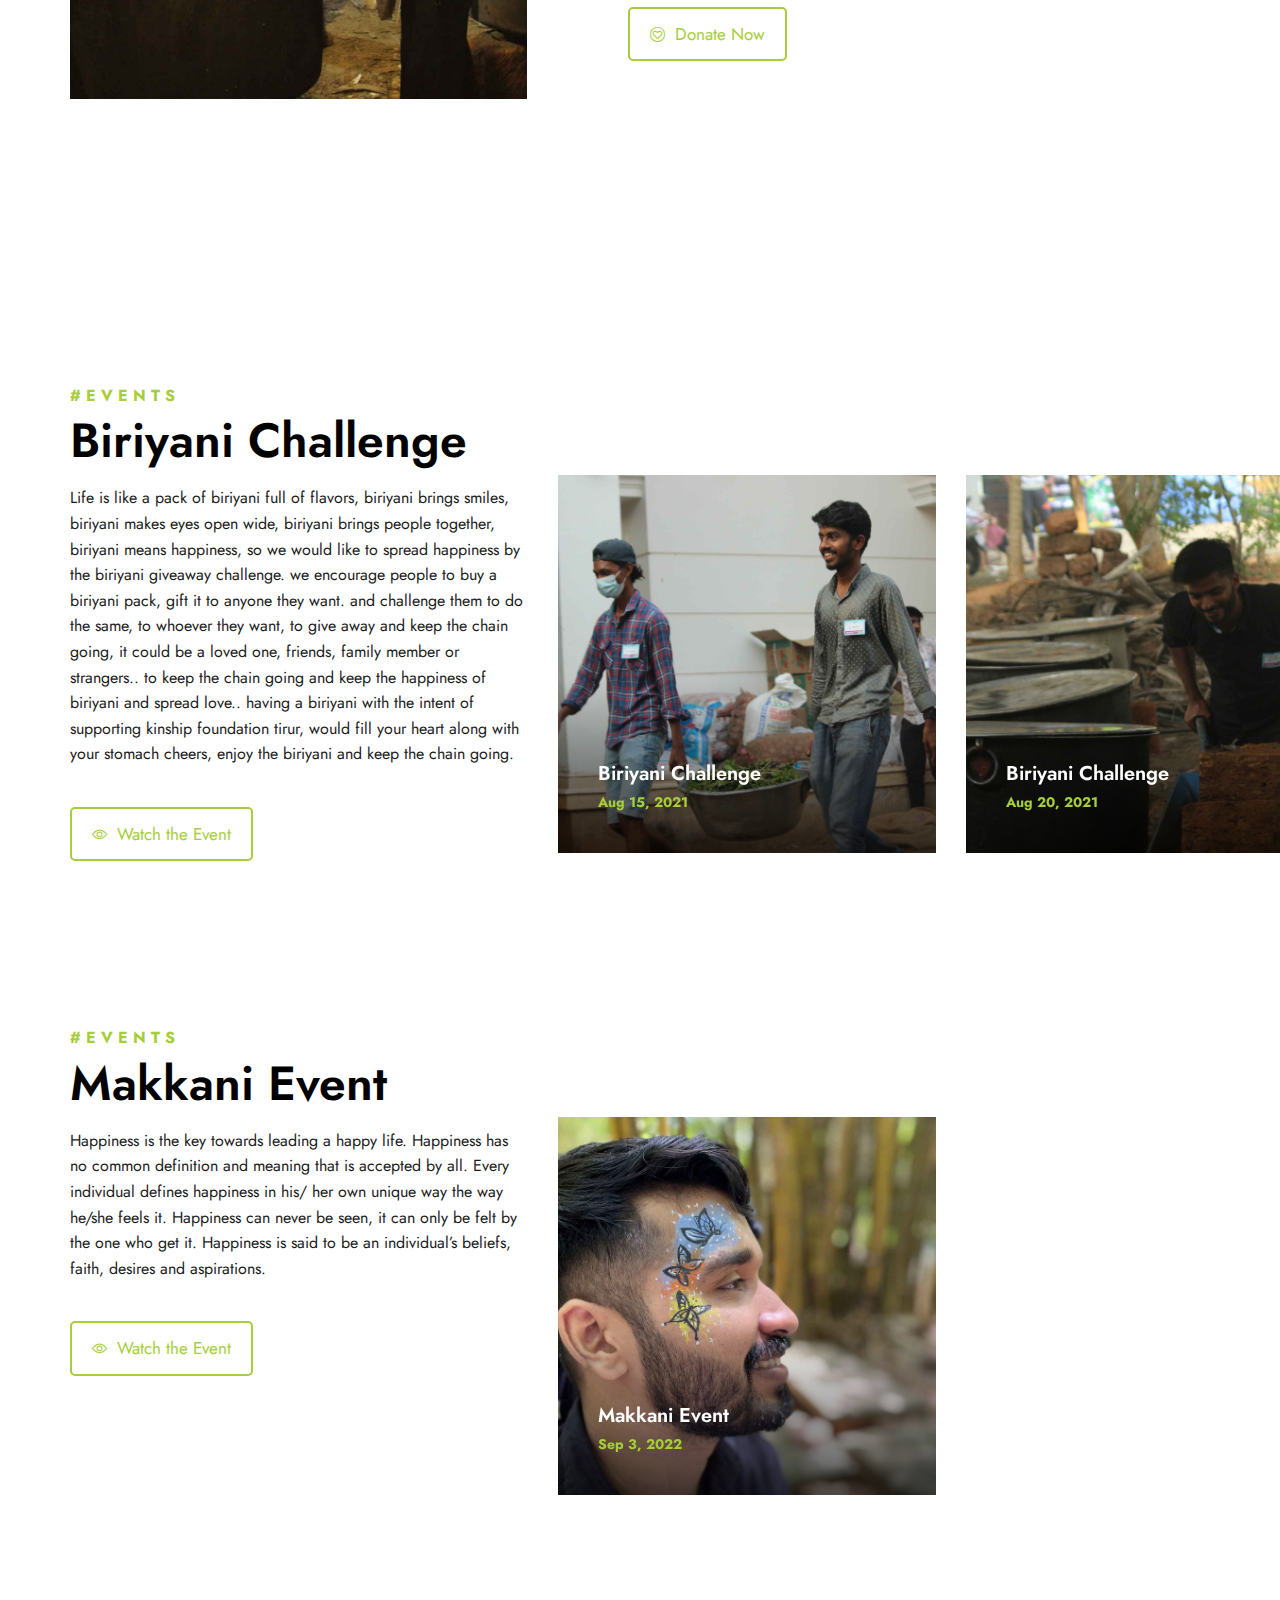
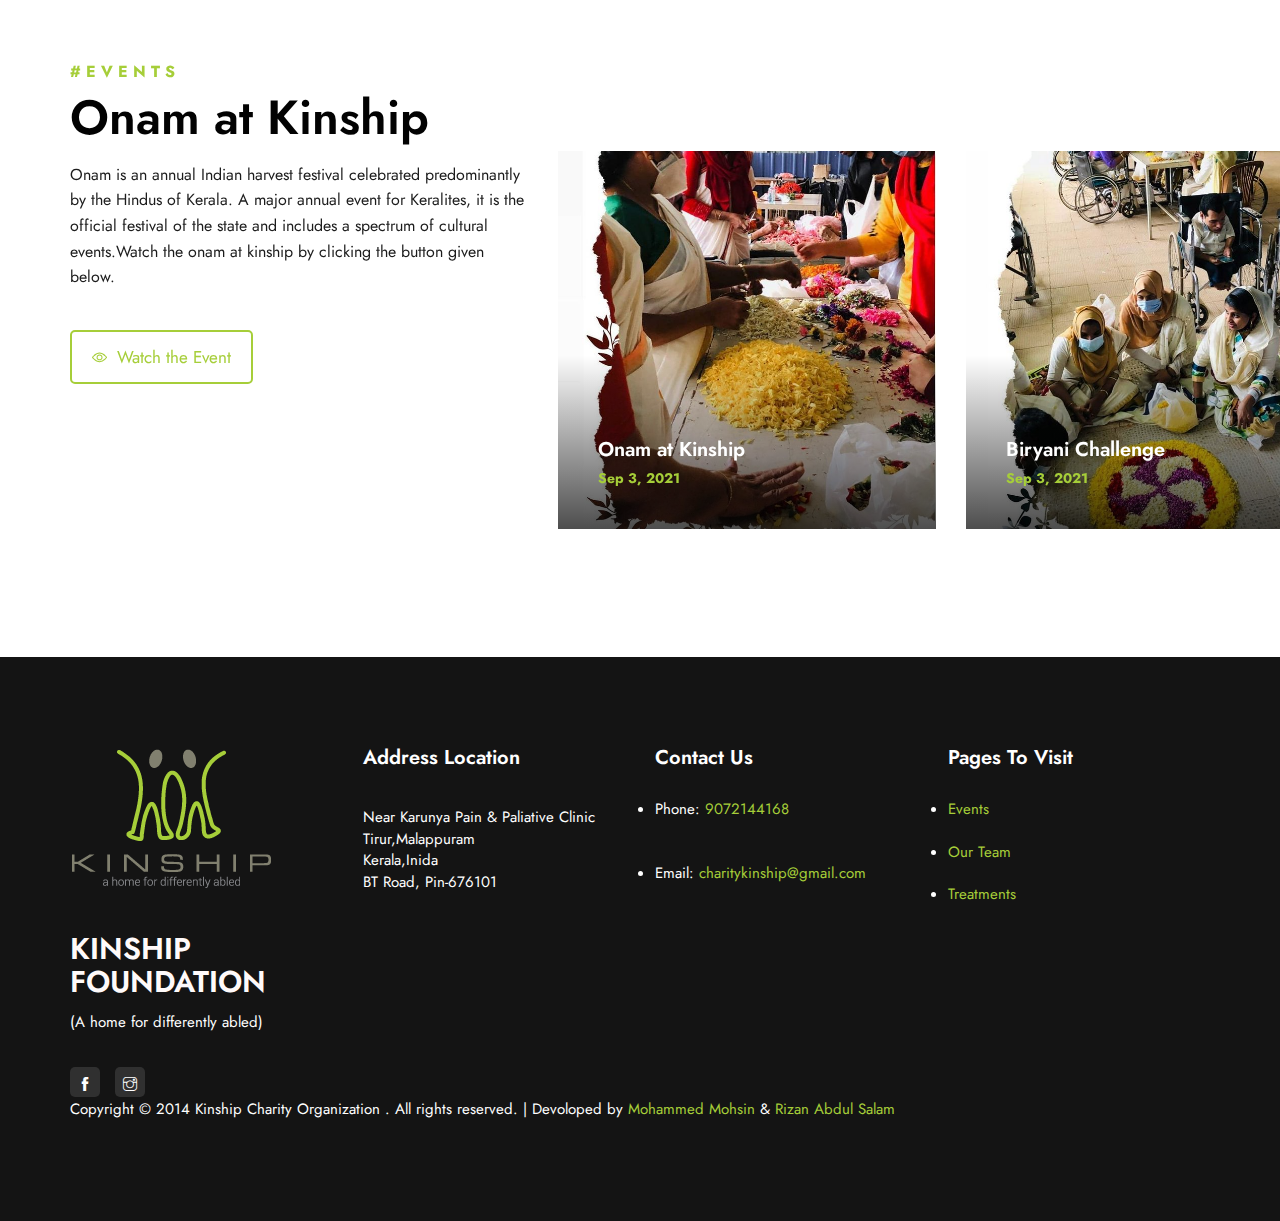
==== commit 3ff6921a: "Update events.html" ====
--- a/assets/event/events.html
+++ b/assets/event/events.html
@@ -107,7 +107,7 @@
             <div class="swiper-container">
                 <div class="swiper-wrapper">
                     <div class="swiper-slide">
-                        <div class="slide-inner slide-bg-image" data-background="../images/slider/slide-1.JPG" style="background-image: url('../images/slider/slide-1.JPG')";>
+                        <div class="slide-inner slide-bg-image" data-background="../images/slider/slide-1.jpg" style="background-image: url('../images/slider/slide-1.jpg')";>
                             <div class="container">
                                 <div data-swiper-parallax="300" class="slide-title">
                                     <h2>HELP US </h2>
@@ -128,7 +128,7 @@
                     </div> <!-- end swiper-slide -->
 
                     <div class="swiper-slide">
-                        <div class="slide-inner slide-bg-image" data-background="../images/slider/slide-2.JPG" style="background-image: url('../images/slider/slide-2.JPG')";>
+                        <div class="slide-inner slide-bg-image" data-background="../images/slider/slide-2.jpg" style="background-image: url('../images/slider/slide-2.jpg')";>
                             <div class="container">
                                 <div data-swiper-parallax="300" class="slide-title">
                                     <h2>Help <span>someone's dream</span> come true.</h2>
@@ -148,7 +148,7 @@
                     </div> <!-- end swiper-slide -->
 
                     <div class="swiper-slide">
-                        <div class="slide-inner slide-bg-image" data-background="../images/slider/slide-3.JPG" style="background-image: url('../images/slider/slide-3.JPG')";>
+                        <div class="slide-inner slide-bg-image" data-background="../images/slider/slide-3.jpg" style="background-image: url('../images/slider/slide-3.jpg')";>
                             <div class="container">
                                 <div data-swiper-parallax="300" class="slide-title">
                                     <h2 c>WE RISE BY LIFTING OTHERS</h2>
@@ -166,7 +166,7 @@
                         </div> <!-- end slide-inner -->
                     </div><!-- end swiper-slide -->
                     <div class="swiper-slide">
-                        <div class="slide-inner slide-bg-image" data-background="../images/slider/slide-4.JPG" style="background-image: url('../images/slider/slide-4.JPG')";>
+                        <div class="slide-inner slide-bg-image" data-background="../images/slider/slide-4.jpg" style="background-image: url('../images/slider/slide-4.jpg')";>
                             <div class="container">
                                 <div data-swiper-parallax="300" class="slide-title">
                                     <h2>Help <span>someone's dream</span> come true.</h2>
@@ -185,7 +185,7 @@
                         </div> <!-- end slide-inner -->
                     </div> <!-- end swiper-slide -->
                     <div class="swiper-slide">
-                        <div class="slide-inner slide-bg-image" data-background="../images/slider/slide-5.JPG" style="background-image: url('../images/slider/slide-5.JPG')";>
+                        <div class="slide-inner slide-bg-image" data-background="../images/slider/slide-5.jpg" style="background-image: url('../images/slider/slide-5.jpg')";>
                             <div class="container">
                                 <div data-swiper-parallax="300" class="slide-title">
                                     <h2 c>WE RISE BY LIFTING OTHERS</h2>
@@ -227,7 +227,7 @@
                 <div class="row">
                     <div class="col col-md-5">
                         <div class="img-holder">
-                            <img src="../images/events/biriyani callenge/IMG__004.JPG" alt>
+                            <img src="../images/events/biriyani callenge/IMG__004.jpg" alt>
                         </div>
                     </div>
                     <div class="col col-md-7">
@@ -309,7 +309,7 @@
                             <div class="events-slider-item">
                                 <div class="grid">
                                     <div class="img-holder">
-                                        <img src="../images/events/biriyani callenge/IMG_001.JPG" alt="">
+                                        <img src="../images/events/biriyani callenge/IMG_001.jpg" alt="">
                                     </div>
                                     <div class="details">
                                         <div class="inner">
@@ -322,7 +322,7 @@
                             <div class="events-slider-item">
                                 <div class="grid">
                                     <div class="img-holder">
-                                        <img src="../images/events/biriyani callenge/IMG_002.JPG" alt="">
+                                        <img src="../images/events/biriyani callenge/IMG_002.jpg" alt="">
                                     </div>
                                     <div class="details">
                                         <div class="inner">
@@ -368,7 +368,7 @@
                             <div class="events-slider-item">
                                 <div class="grid">
                                     <div class="img-holder">
-                                        <img src="../images/slider/makkani.JPG" alt="">
+                                        <img src="../images/slider/makkani.jpg" alt="">
                                     </div>
                                     <div class="details">
                                         <div class="inner">
@@ -381,7 +381,7 @@
                             <div class="events-slider-item">
                                 <div class="grid">
                                     <div class="img-holder">
-                                        <img src="../images/slider/makkani2.JPG" alt="">
+                                        <img src="../images/slider/makkani2.jpg" alt="">
                                     </div>
                                     <div class="details">
                                         <div class="inner">
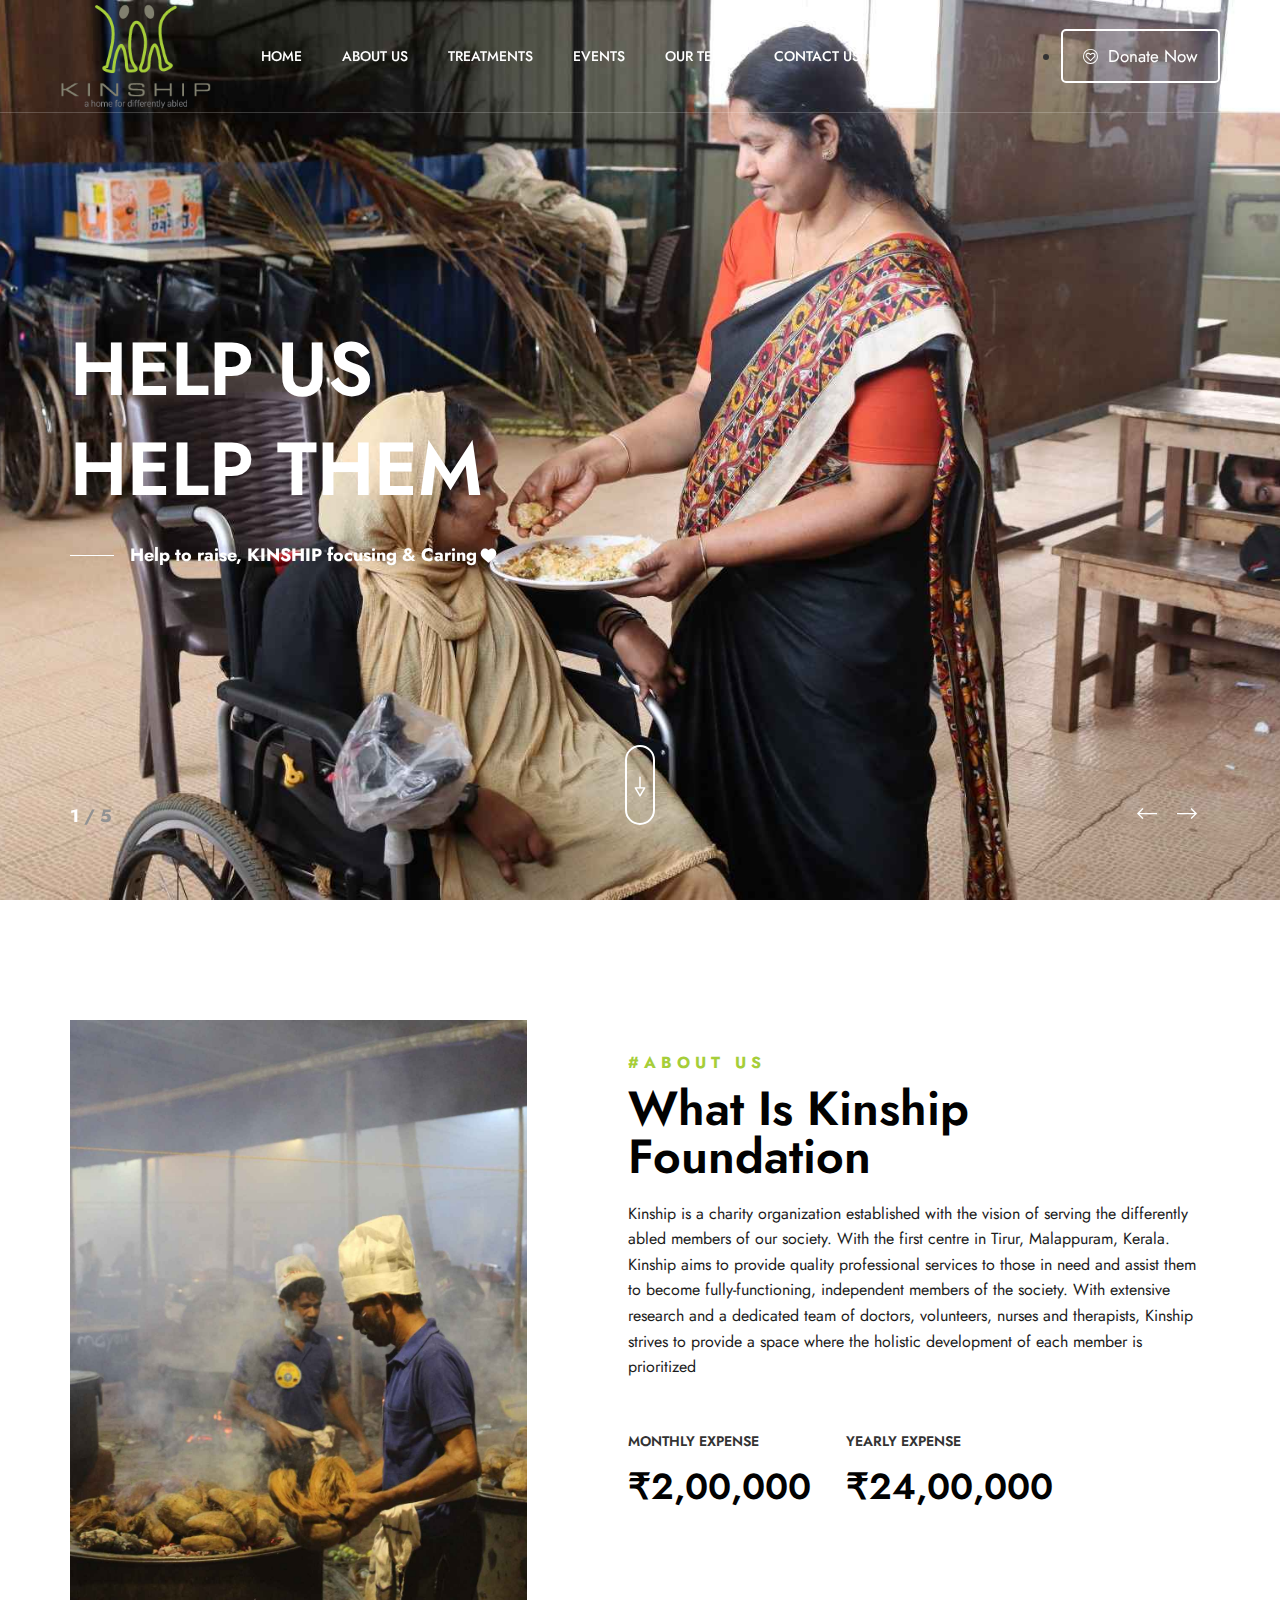
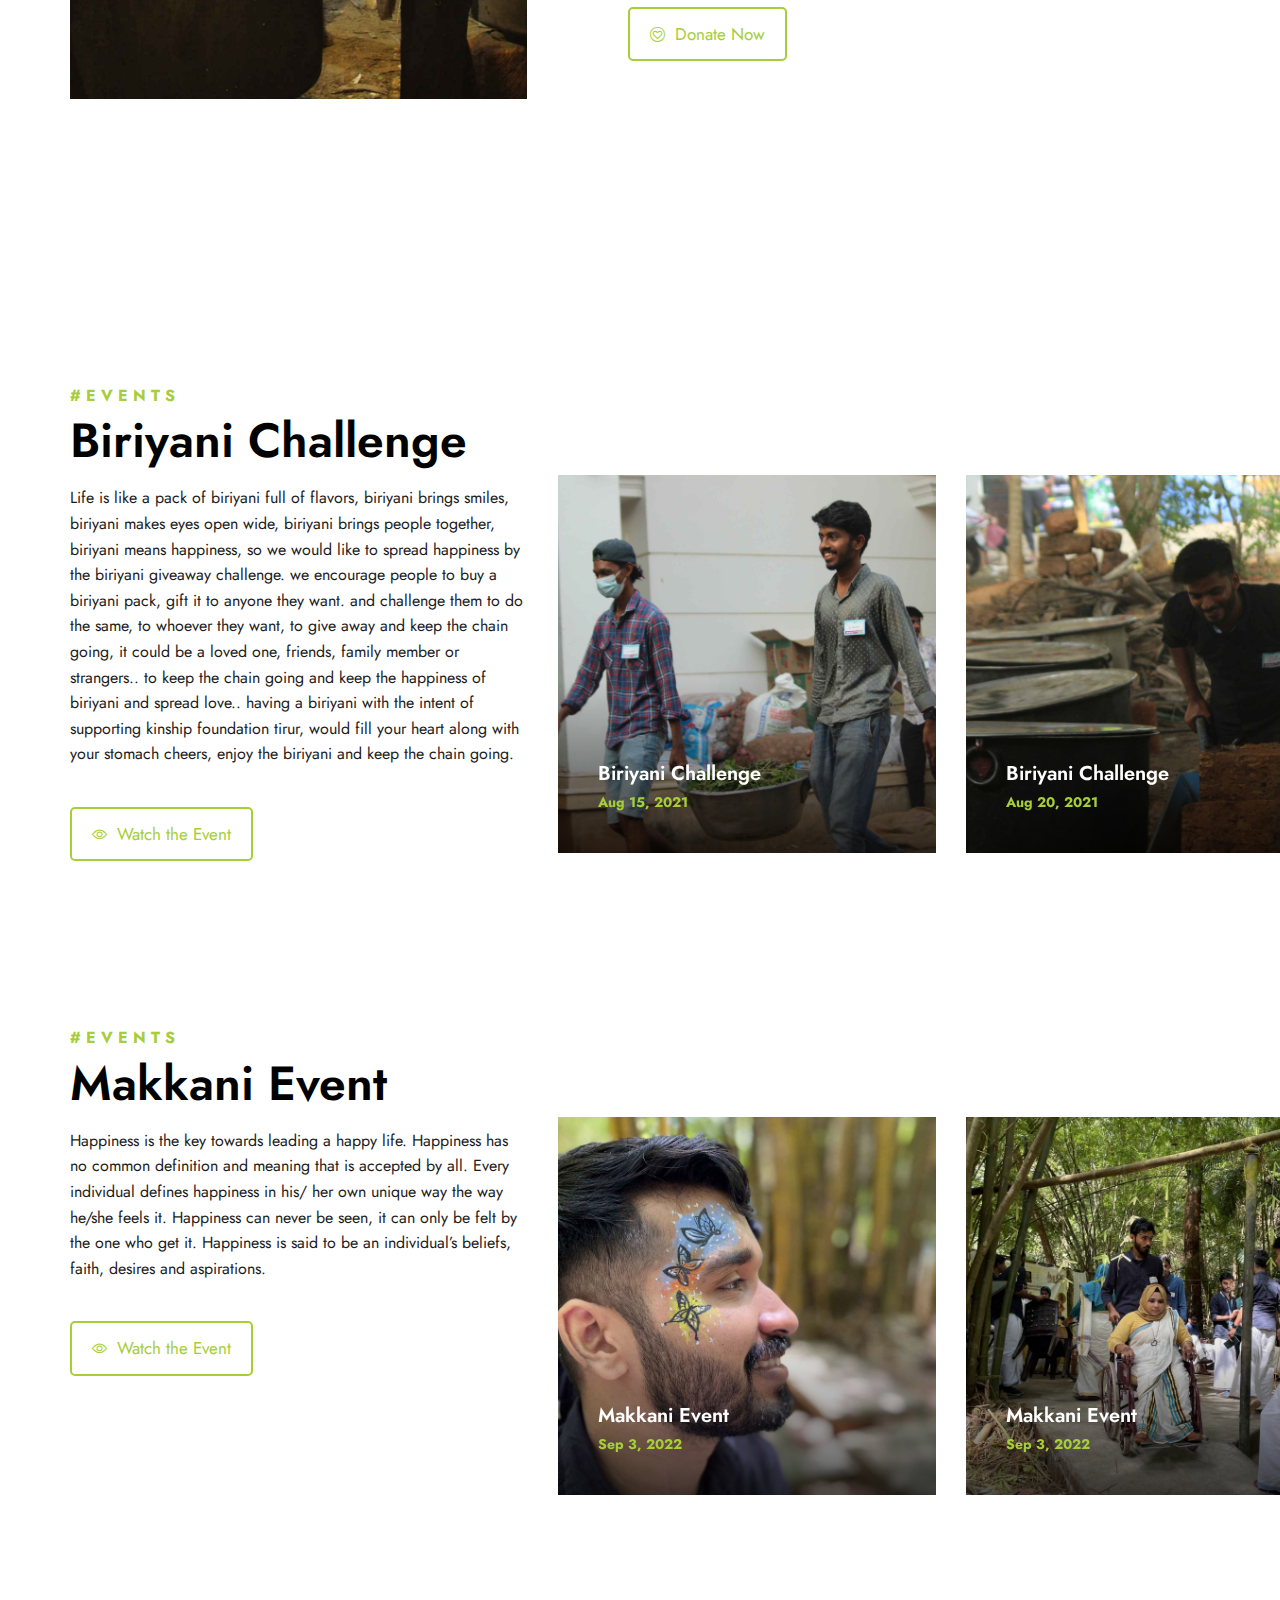
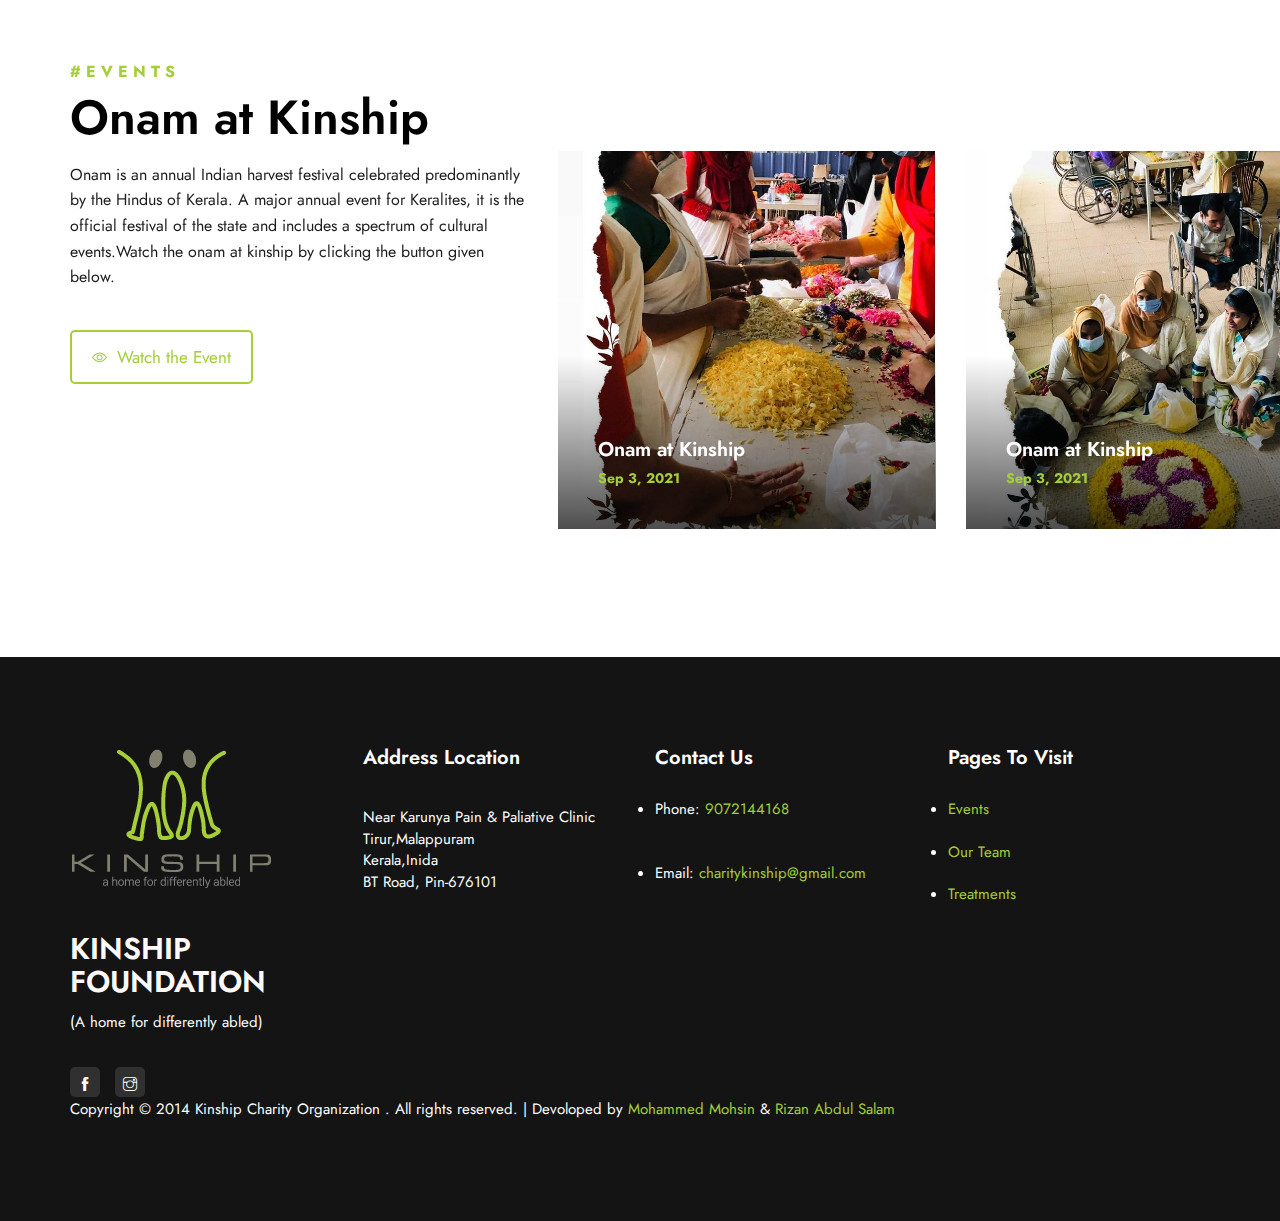
==== commit cfdc88ce: "Update events.html" ====
--- a/assets/event/events.html
+++ b/assets/event/events.html
@@ -381,11 +381,11 @@
                             <div class="events-slider-item">
                                 <div class="grid">
                                     <div class="img-holder">
-                                        <img src="../images/slider/makkani2.jpg" alt="">
+                                        <img src="../images/slider/makkani1.jpg" alt="">
                                     </div>
                                     <div class="details">
                                         <div class="inner">
-                                            <h3><a href="#"> Onam at Kinship</a></h3>
+                                            <h3><a href="#">Makkani Event</a></h3>
                                             <p>Sep 3, 2022</p>
                                         </div>
                                     </div>
@@ -437,7 +437,7 @@
                                                     </div>
                                                     <div class="details">
                                                         <div class="inner">
-                                                            <h3><a href="#"> Biryani Challenge</a></h3>
+                                                            <h3><a href="#">Onam at Kinship</a></h3>
                                                             <p>Sep 3, 2021</p>
                                                         </div>
                                                     </div>
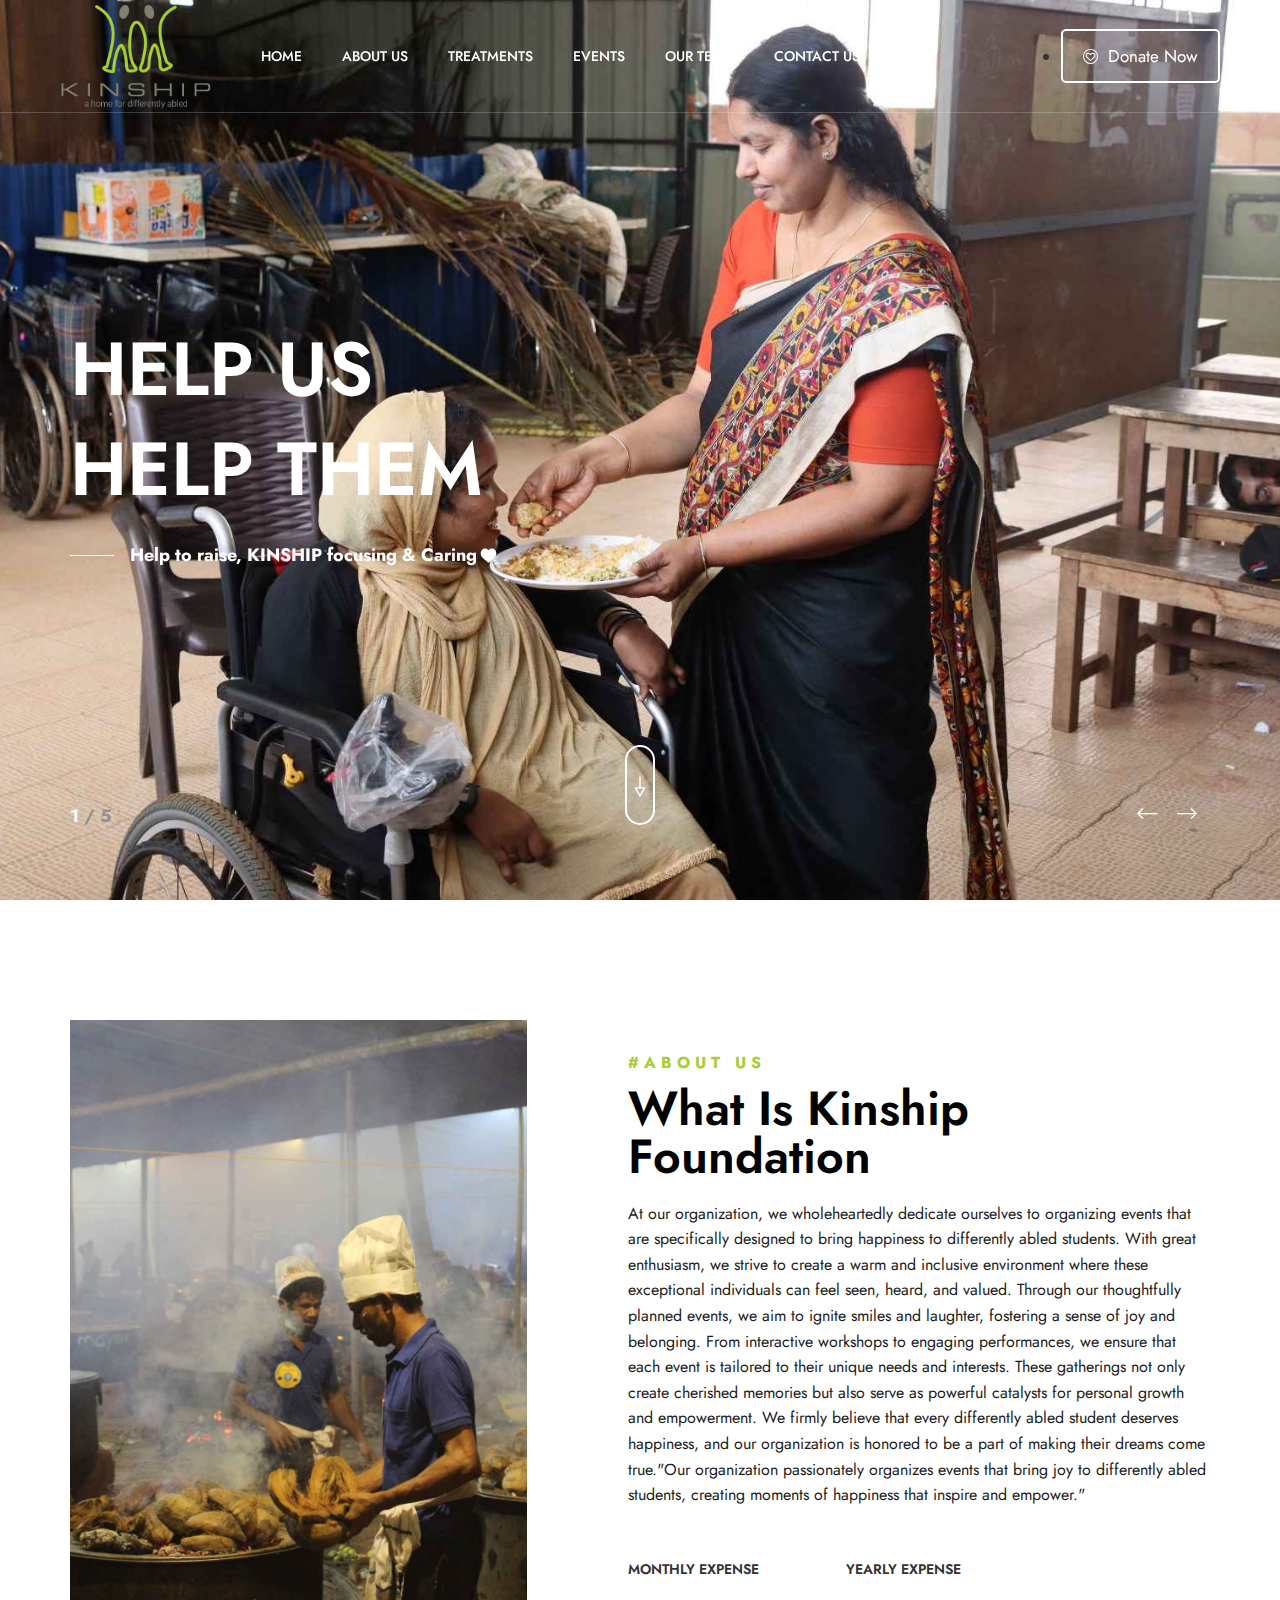
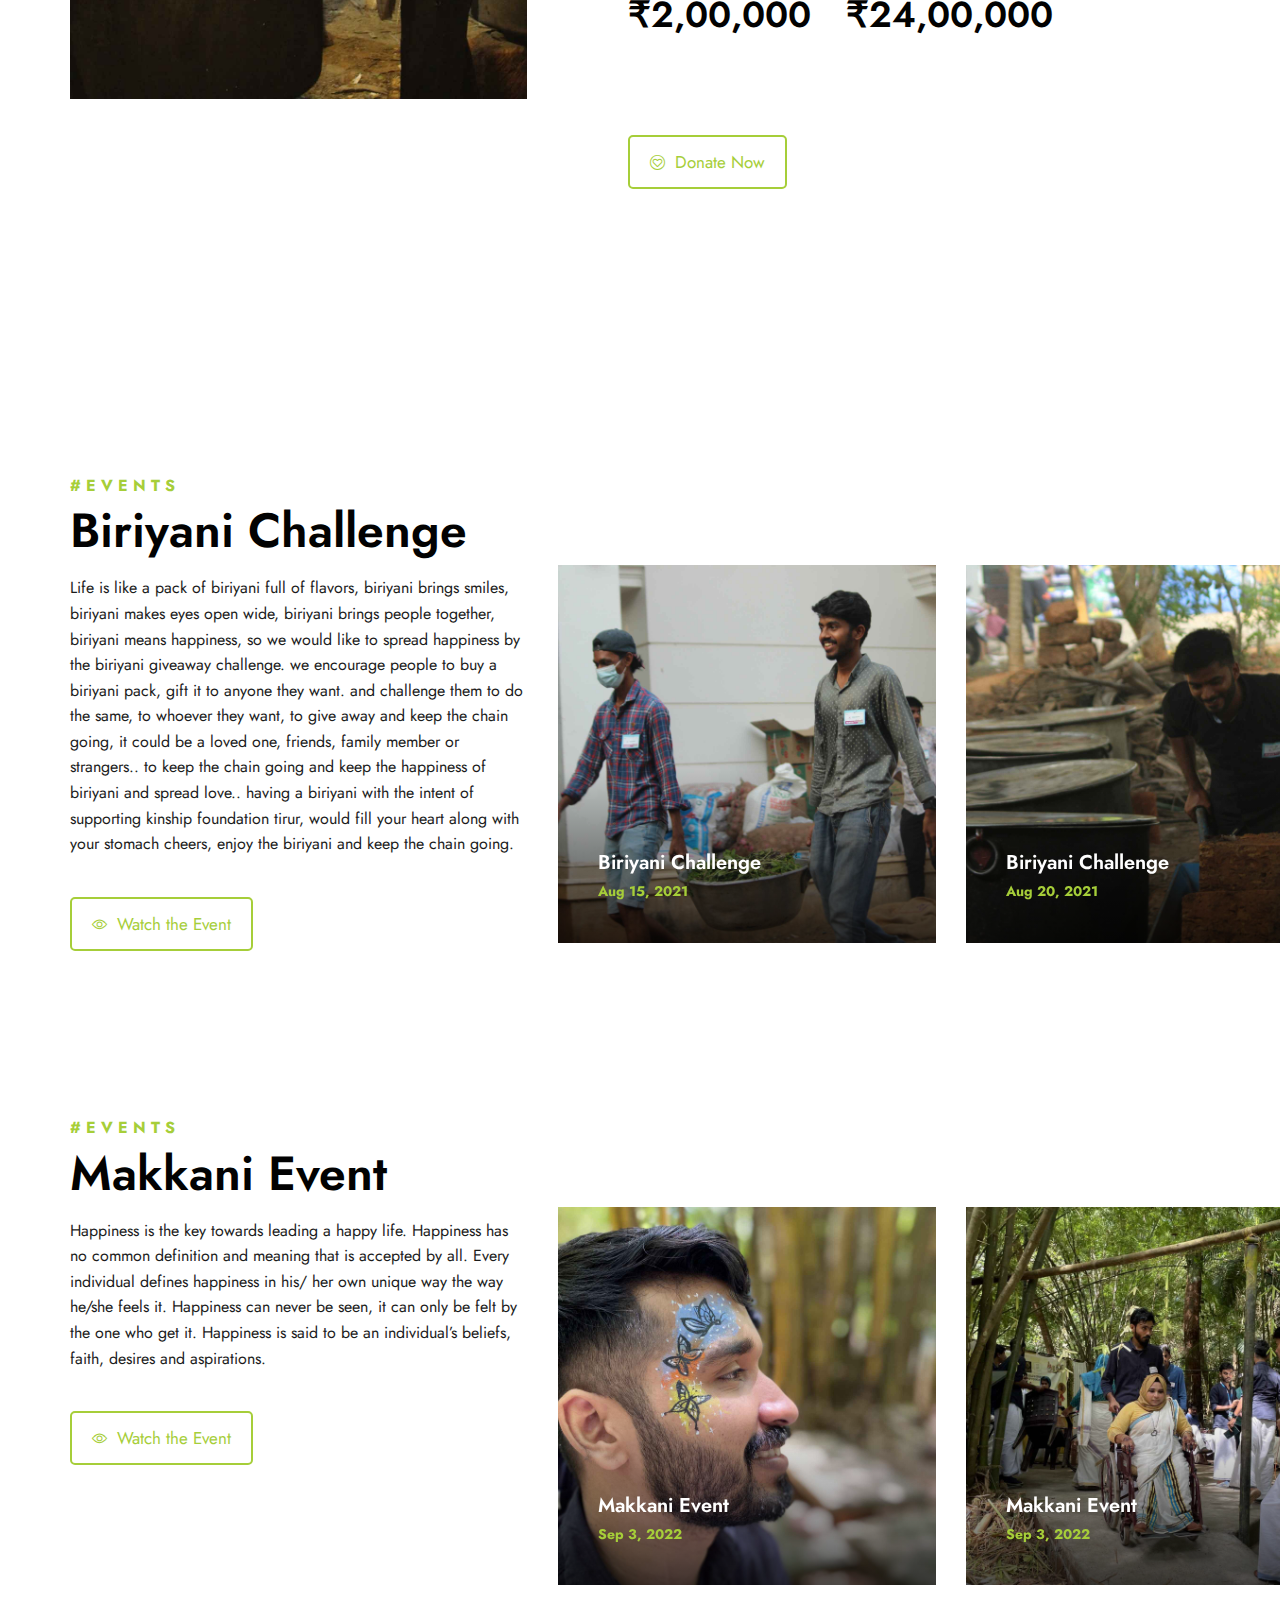
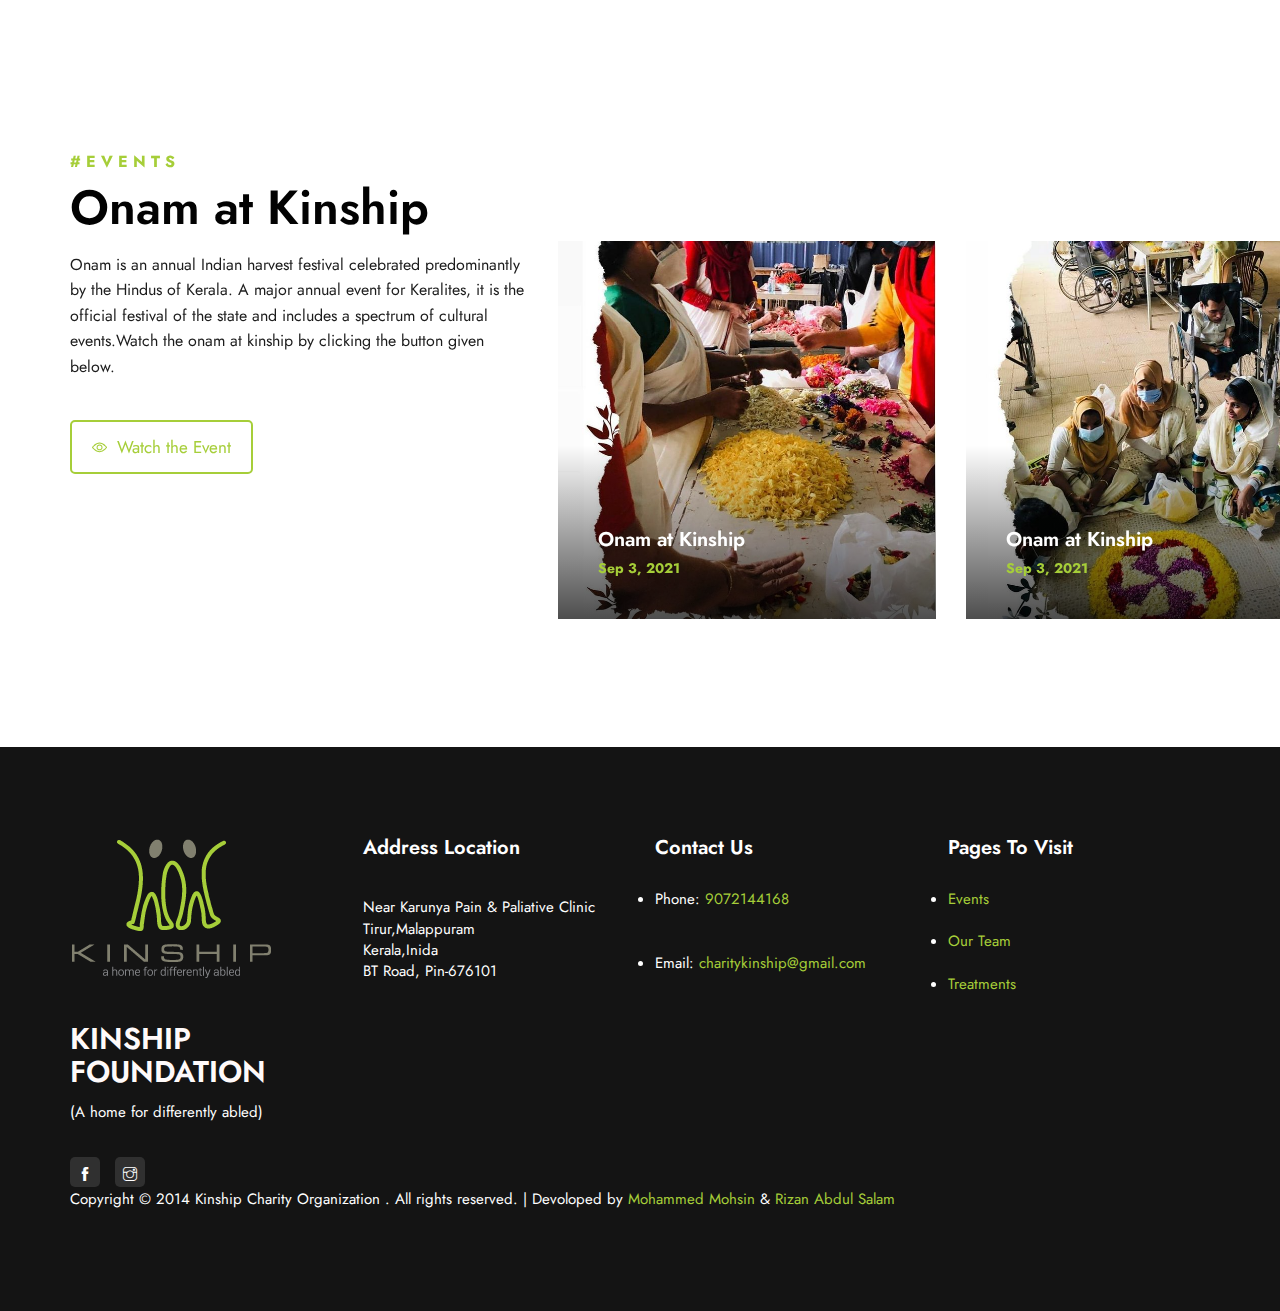
==== commit 009d9ea9: "Update events.html" ====
--- a/assets/event/events.html
+++ b/assets/event/events.html
@@ -67,18 +67,16 @@
                         <button class="close-navbar"><i class="ti-close"></i></button>
                         <ul class="nav navbar-nav">
                             <li class="menu-item-has-children">
-                                <a href="https://kinshipcharity.com/">Home</a>
+                            <li><a href="https://kinshipcharity.com/">Home</a></li>
                             <li class="menu-item-has-children">
-                                <a href="https://kinshipcharity.com/#aboutus">About Us</a>
+                            <li><a href="https://kinshipcharity.com/#aboutus">About Us</a></li>
                             <li class="menu-item-has-children">
                             <li><a href="https://kinshipcharity.com/#treatments">Treatments</a></li>
                             <li class="menu-item-has-children"></li>
                             <li><a href="../event/events.html">Events</a></li>
-                            <li class="menu-item-has-children"></li>
                             <li class="menu-item-has-children">
-                                <a href="../event/team.html">Our Team</a>
+                            <li><a href="../event/team.html">Our Team</a></li>
                             <li><a href="https://kinshipcharity.com/#contact">Contact Us</a></li>
-                            <li class="menu-item-has-children"></li>
                         </ul>
                     </div><!-- end of nav-collapse -->
                     <div class="cart-search-contact">
@@ -237,15 +235,7 @@
                                 <h2>What Is Kinship Foundation</h2>
                             </div>
                             <div class="content">
-                                <p>Kinship is a charity organization established with the vision of serving the
-                                    differently abled members of our society.
-                                    With the first centre in Tirur, Malappuram, Kerala. Kinship aims to provide quality
-                                    professional services to those in
-                                    need and assist them to become fully-functioning, independent members of the
-                                    society. With extensive research and a
-                                    dedicated team of doctors, volunteers, nurses and therapists, Kinship strives to
-                                    provide a space where the holistic
-                                    development of each member is prioritized</p>
+                                <p>At our organization, we wholeheartedly dedicate ourselves to organizing events that are specifically designed to bring happiness to differently abled students. With great enthusiasm, we strive to create a warm and inclusive environment where these exceptional individuals can feel seen, heard, and valued. Through our thoughtfully planned events, we aim to ignite smiles and laughter, fostering a sense of joy and belonging. From interactive workshops to engaging performances, we ensure that each event is tailored to their unique needs and interests. These gatherings not only create cherished memories but also serve as powerful catalysts for personal growth and empowerment. We firmly believe that every differently abled student deserves happiness, and our organization is honored to be a part of making their dreams come true."Our organization passionately organizes events that bring joy to differently abled students, creating moments of happiness that inspire and empower."</p>
 
                                 <div class="goal-raised">
                                     <div>
--- a/assets/css/style.css
+++ b/assets/css/style.css
@@ -6159,3 +6159,137 @@
         width: 100% ;
     }
 }
+
+
+.cards {
+  position: relative;
+  z-index: 1;
+  margin: 40px 0;
+}
+
+.cards .card {
+  position: relative;
+  width: 300px;
+  height: 400px;
+  background: rgb(0, 0, 0);
+  margin: 20px;
+  box-shadow: 0 15px 35px rgba(0, 0, 0, 0.2);
+  border-radius: 15px;
+  display: flex;
+  justify-content: center;
+  align-items: center;
+  backdrop-filter: blur(10px);
+}
+
+.cards .card .content {
+  position: relative;
+  display: flex;
+  justify-content: center;
+  align-items: center;
+  flex-direction: column;
+  opacity: 0.5;
+  transition: 0.5s;
+}
+
+.cards .card:hover .content {
+  opacity: 1;
+  transform: translateY(-20px);
+}
+
+.cards .card .content .imgbox {
+  position: relative;
+  width: 150px;
+  height: 150px;
+  border-radius: 50%;
+  overflow: hidden;
+  border: 10px solid rgba(0, 0, 0, 0.2);
+}
+
+.cards .card .content .imgbox img {
+  position: absolute;
+  top: 0;
+  left: 0;
+  width: 100%;
+  height: 100%;
+  object-fit: cover;
+}
+.cards .card .content .contentbx h3 {
+  color: #ffffff;
+  text-transform: uppercase;
+  letter-spacing: 2px;
+  font-size: 18px;
+}
+
+#loader {
+	position: fixed;
+	top: 0;
+	left: 0;
+	width: 100%;
+	height: 100%;
+	background-color: #000000;
+	z-index: 9999;
+	display: flex;
+	align-items: center;
+	justify-content: center;
+  transition: 5s ease-in-out;
+}
+
+#loader video {
+  max-width: 80%;
+  -webkit-animation:  2.0s infinite ease-in-out;
+  
+  animation:  2.0s infinite ease-in-out;
+	max-height: 80%;
+}
+
+
+#contents {
+    display: none;
+    opacity: -2;
+    transition: opacity 0.5s ease;
+}
+/* Default styles for loader element */
+#loader {
+  position: fixed;
+  z-index: 999;
+  top: 0;
+  left: 0;
+  width: 100%;
+  height: 100%;
+  background-color: #000;
+}
+
+/* Styles for the video element */
+#loader video {
+  position: absolute;
+  top: 50%;
+  left: 50%;
+  transform: translate(-50%, -50%);
+  max-width: 100%;
+  height: auto;
+}
+
+/* Styles for small screens */
+@media screen and (max-width: 480px) {
+  #loader video {
+    width: 100%;
+    max-height: 100%;
+  }
+}
+
+/* Styles for medium screens */
+@media screen and (min-width: 481px) and (max-width: 768px) {
+  #loader video {
+    width: 90%;
+    max-height: 90%;
+  }
+}
+
+/* Styles for large screens */
+@media screen and (min-width: 769px) {
+  #loader video {
+    width: 800px;
+    max-height: 800px;
+  }
+}
+
--- a/assets/css/style.css
+++ b/assets/css/style.css
@@ -6159,3 +6159,137 @@
         width: 100% ;
     }
 }
+
+
+.cards {
+  position: relative;
+  z-index: 1;
+  margin: 40px 0;
+}
+
+.cards .card {
+  position: relative;
+  width: 300px;
+  height: 400px;
+  background: rgb(0, 0, 0);
+  margin: 20px;
+  box-shadow: 0 15px 35px rgba(0, 0, 0, 0.2);
+  border-radius: 15px;
+  display: flex;
+  justify-content: center;
+  align-items: center;
+  backdrop-filter: blur(10px);
+}
+
+.cards .card .content {
+  position: relative;
+  display: flex;
+  justify-content: center;
+  align-items: center;
+  flex-direction: column;
+  opacity: 0.5;
+  transition: 0.5s;
+}
+
+.cards .card:hover .content {
+  opacity: 1;
+  transform: translateY(-20px);
+}
+
+.cards .card .content .imgbox {
+  position: relative;
+  width: 150px;
+  height: 150px;
+  border-radius: 50%;
+  overflow: hidden;
+  border: 10px solid rgba(0, 0, 0, 0.2);
+}
+
+.cards .card .content .imgbox img {
+  position: absolute;
+  top: 0;
+  left: 0;
+  width: 100%;
+  height: 100%;
+  object-fit: cover;
+}
+.cards .card .content .contentbx h3 {
+  color: #ffffff;
+  text-transform: uppercase;
+  letter-spacing: 2px;
+  font-size: 18px;
+}
+
+#loader {
+	position: fixed;
+	top: 0;
+	left: 0;
+	width: 100%;
+	height: 100%;
+	background-color: #000000;
+	z-index: 9999;
+	display: flex;
+	align-items: center;
+	justify-content: center;
+  transition: 5s ease-in-out;
+}
+
+#loader video {
+  max-width: 80%;
+  -webkit-animation:  2.0s infinite ease-in-out;
+  
+  animation:  2.0s infinite ease-in-out;
+	max-height: 80%;
+}
+
+
+#contents {
+    display: none;
+    opacity: -2;
+    transition: opacity 0.5s ease;
+}
+/* Default styles for loader element */
+#loader {
+  position: fixed;
+  z-index: 999;
+  top: 0;
+  left: 0;
+  width: 100%;
+  height: 100%;
+  background-color: #000;
+}
+
+/* Styles for the video element */
+#loader video {
+  position: absolute;
+  top: 50%;
+  left: 50%;
+  transform: translate(-50%, -50%);
+  max-width: 100%;
+  height: auto;
+}
+
+/* Styles for small screens */
+@media screen and (max-width: 480px) {
+  #loader video {
+    width: 100%;
+    max-height: 100%;
+  }
+}
+
+/* Styles for medium screens */
+@media screen and (min-width: 481px) and (max-width: 768px) {
+  #loader video {
+    width: 90%;
+    max-height: 90%;
+  }
+}
+
+/* Styles for large screens */
+@media screen and (min-width: 769px) {
+  #loader video {
+    width: 800px;
+    max-height: 800px;
+  }
+}
+
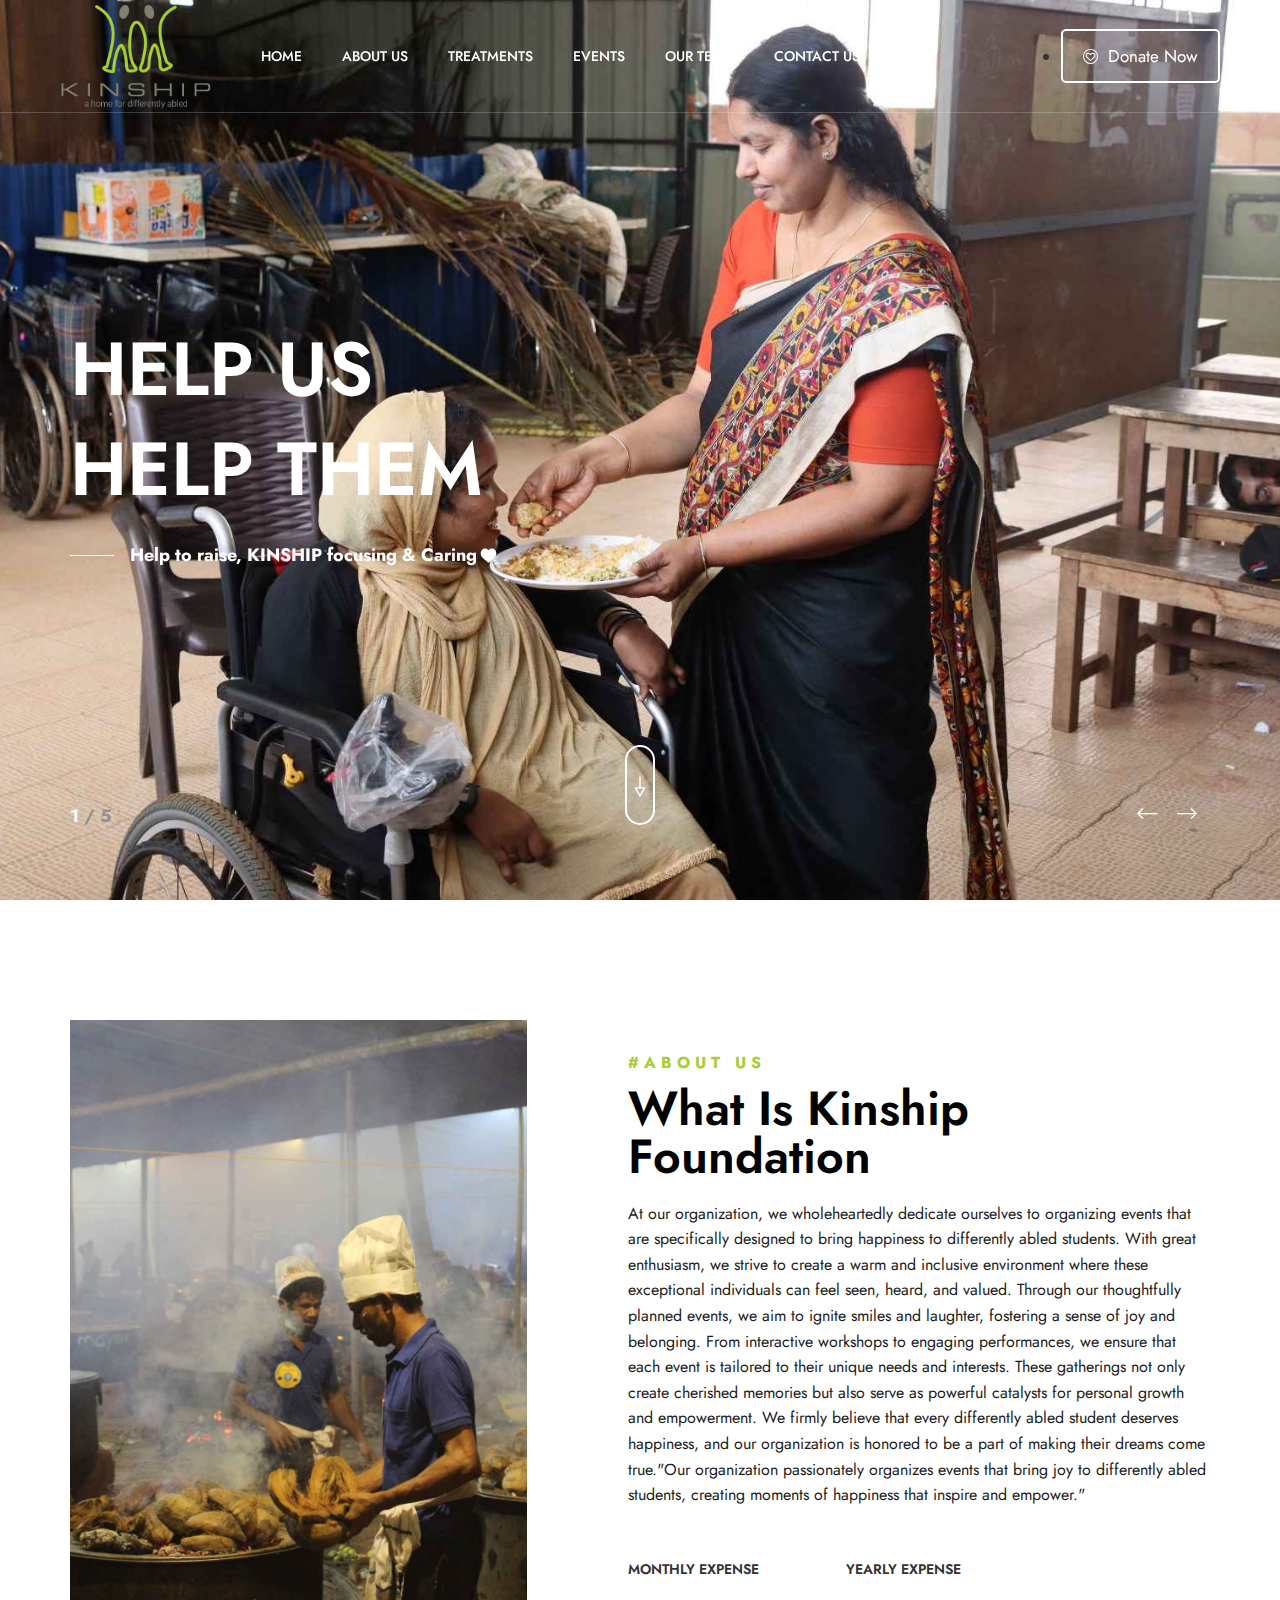
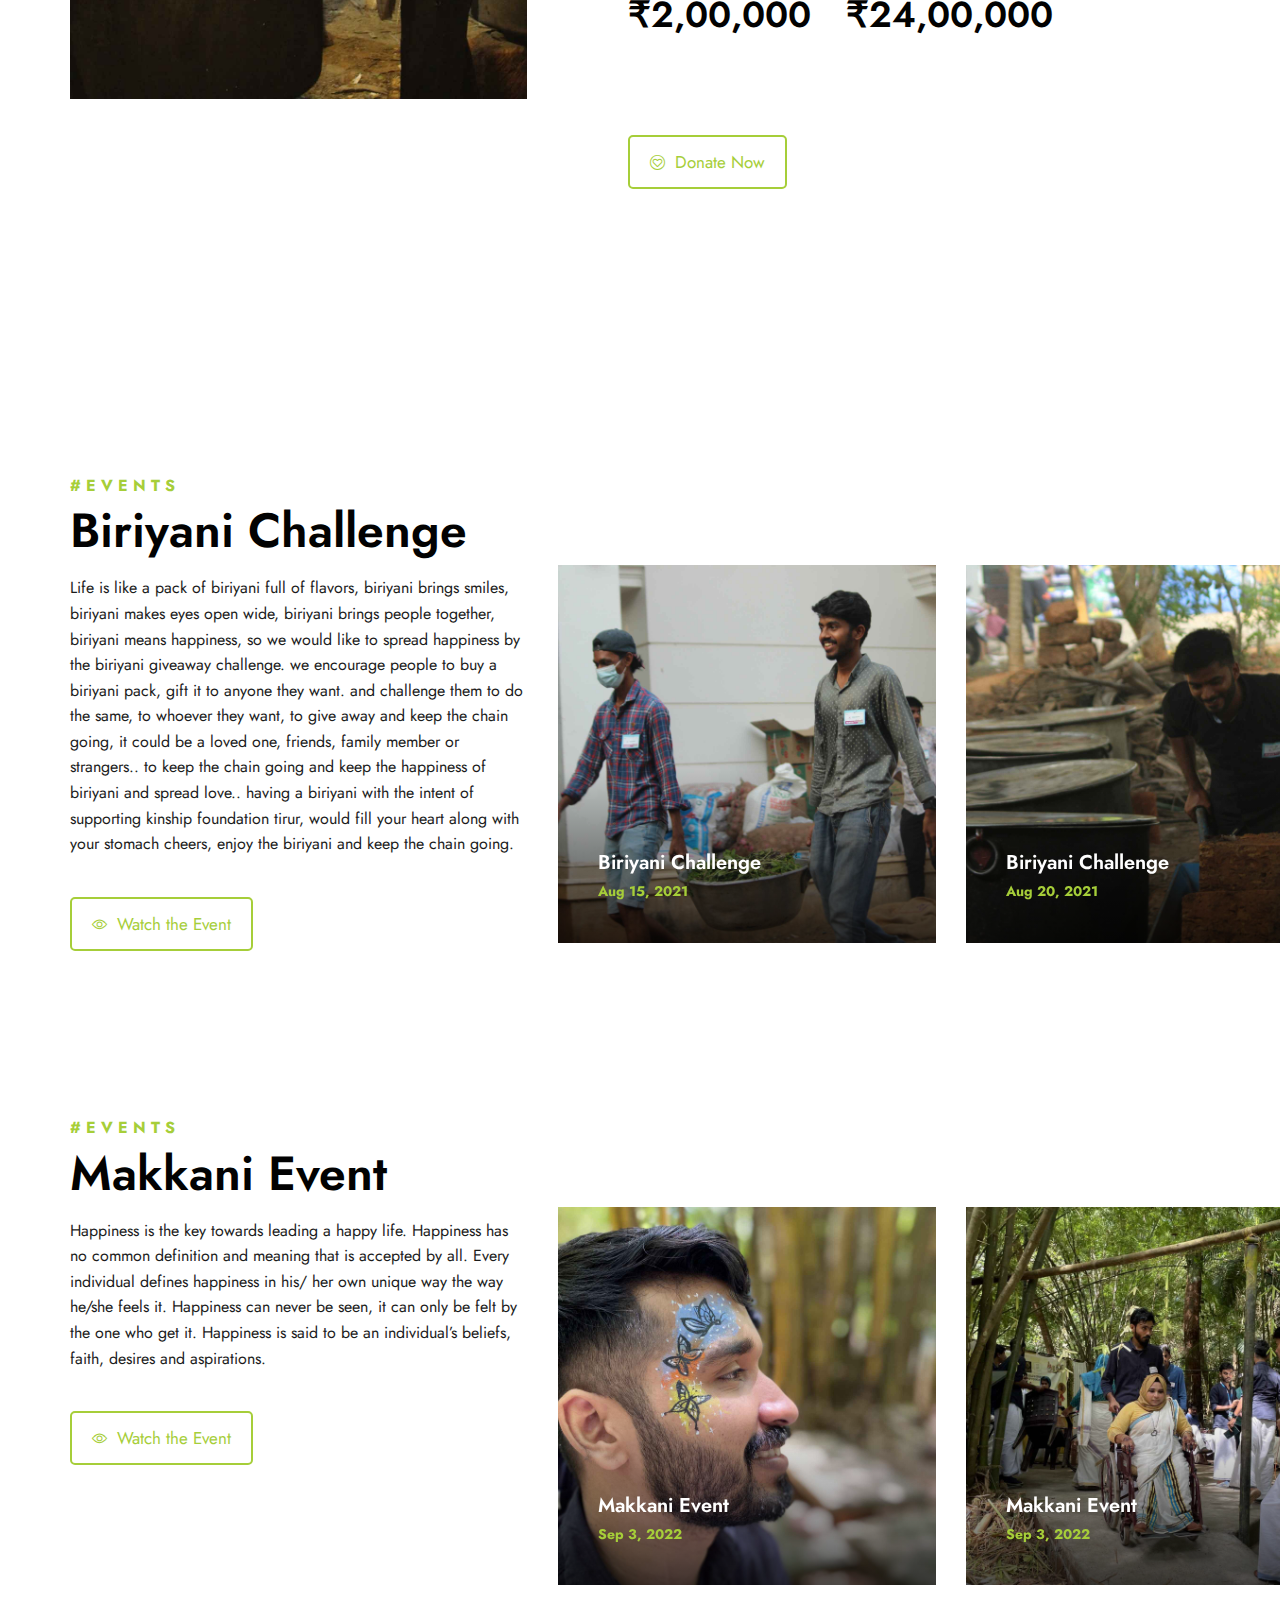
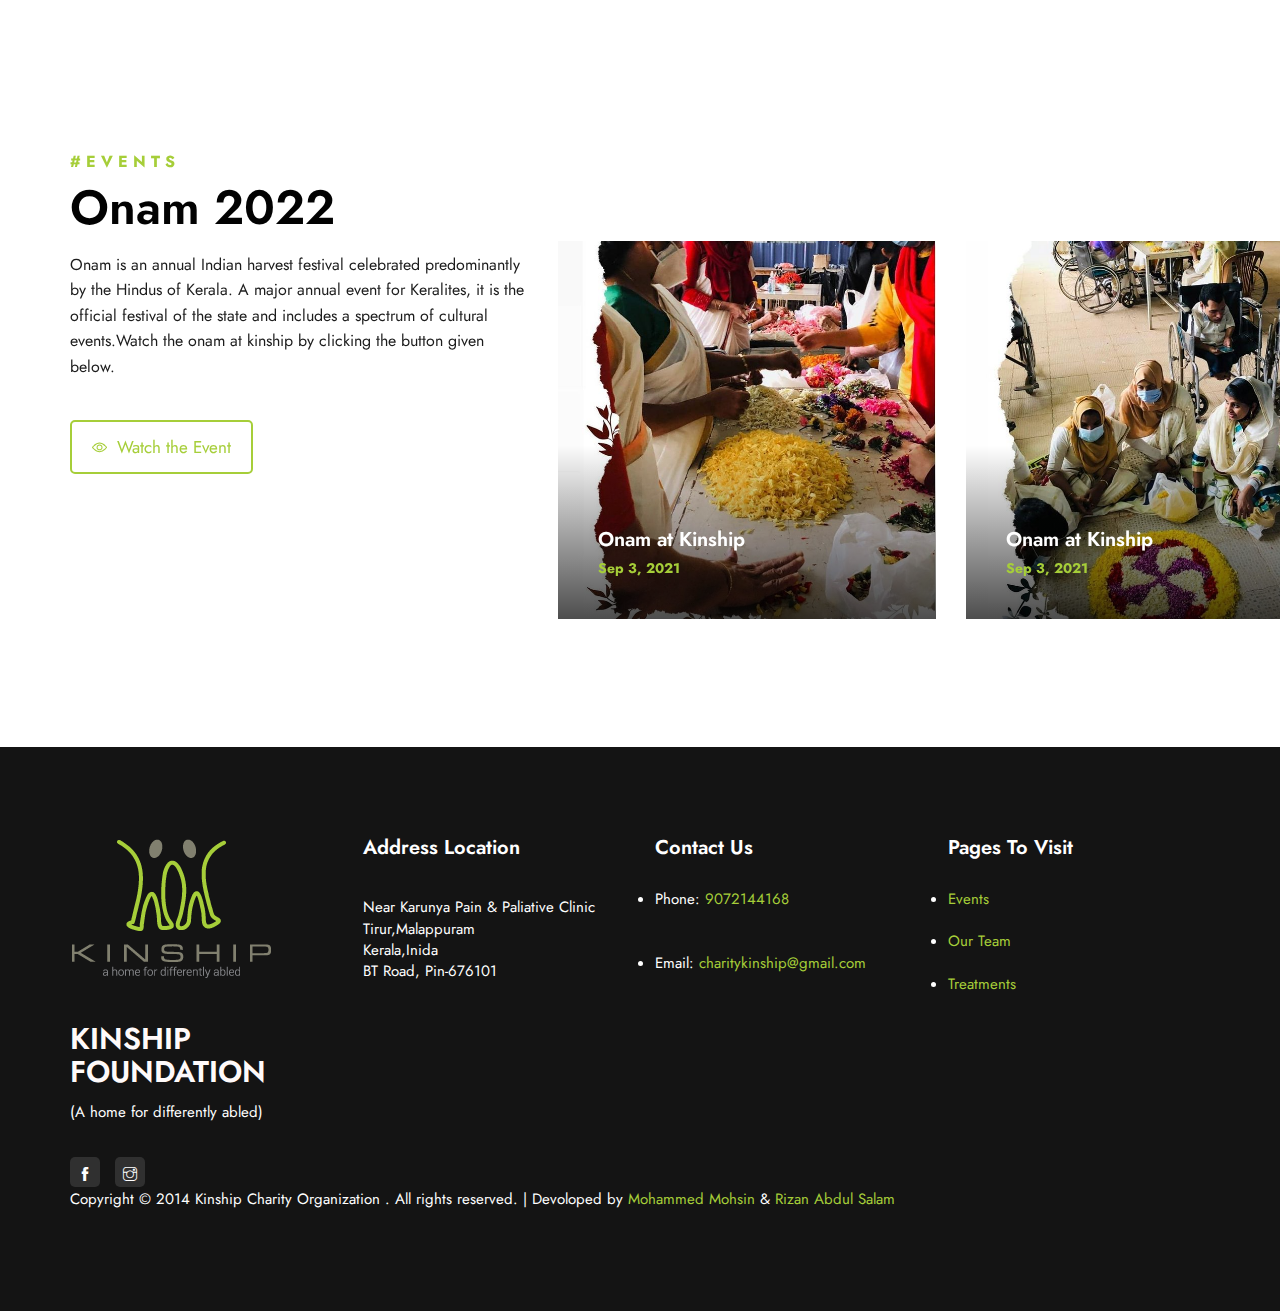
==== commit 64adc472: "Update events.html" ====
--- a/assets/event/events.html
+++ b/assets/event/events.html
@@ -395,7 +395,7 @@
                                 <div class="col col-md-5">
                                     <div class="section-title">
                                         <span style="margin-top: -90px;">#Events</span>
-                                        <h2>Onam at Kinship</h2>
+                                        <h2>Onam 2022</h2>
                                     </div>
                                     <div class="about-details">
                                         <p style="padding-bottom: 30px;"> Onam is an annual Indian harvest festival celebrated predominantly by the Hindus of Kerala. A major annual event for
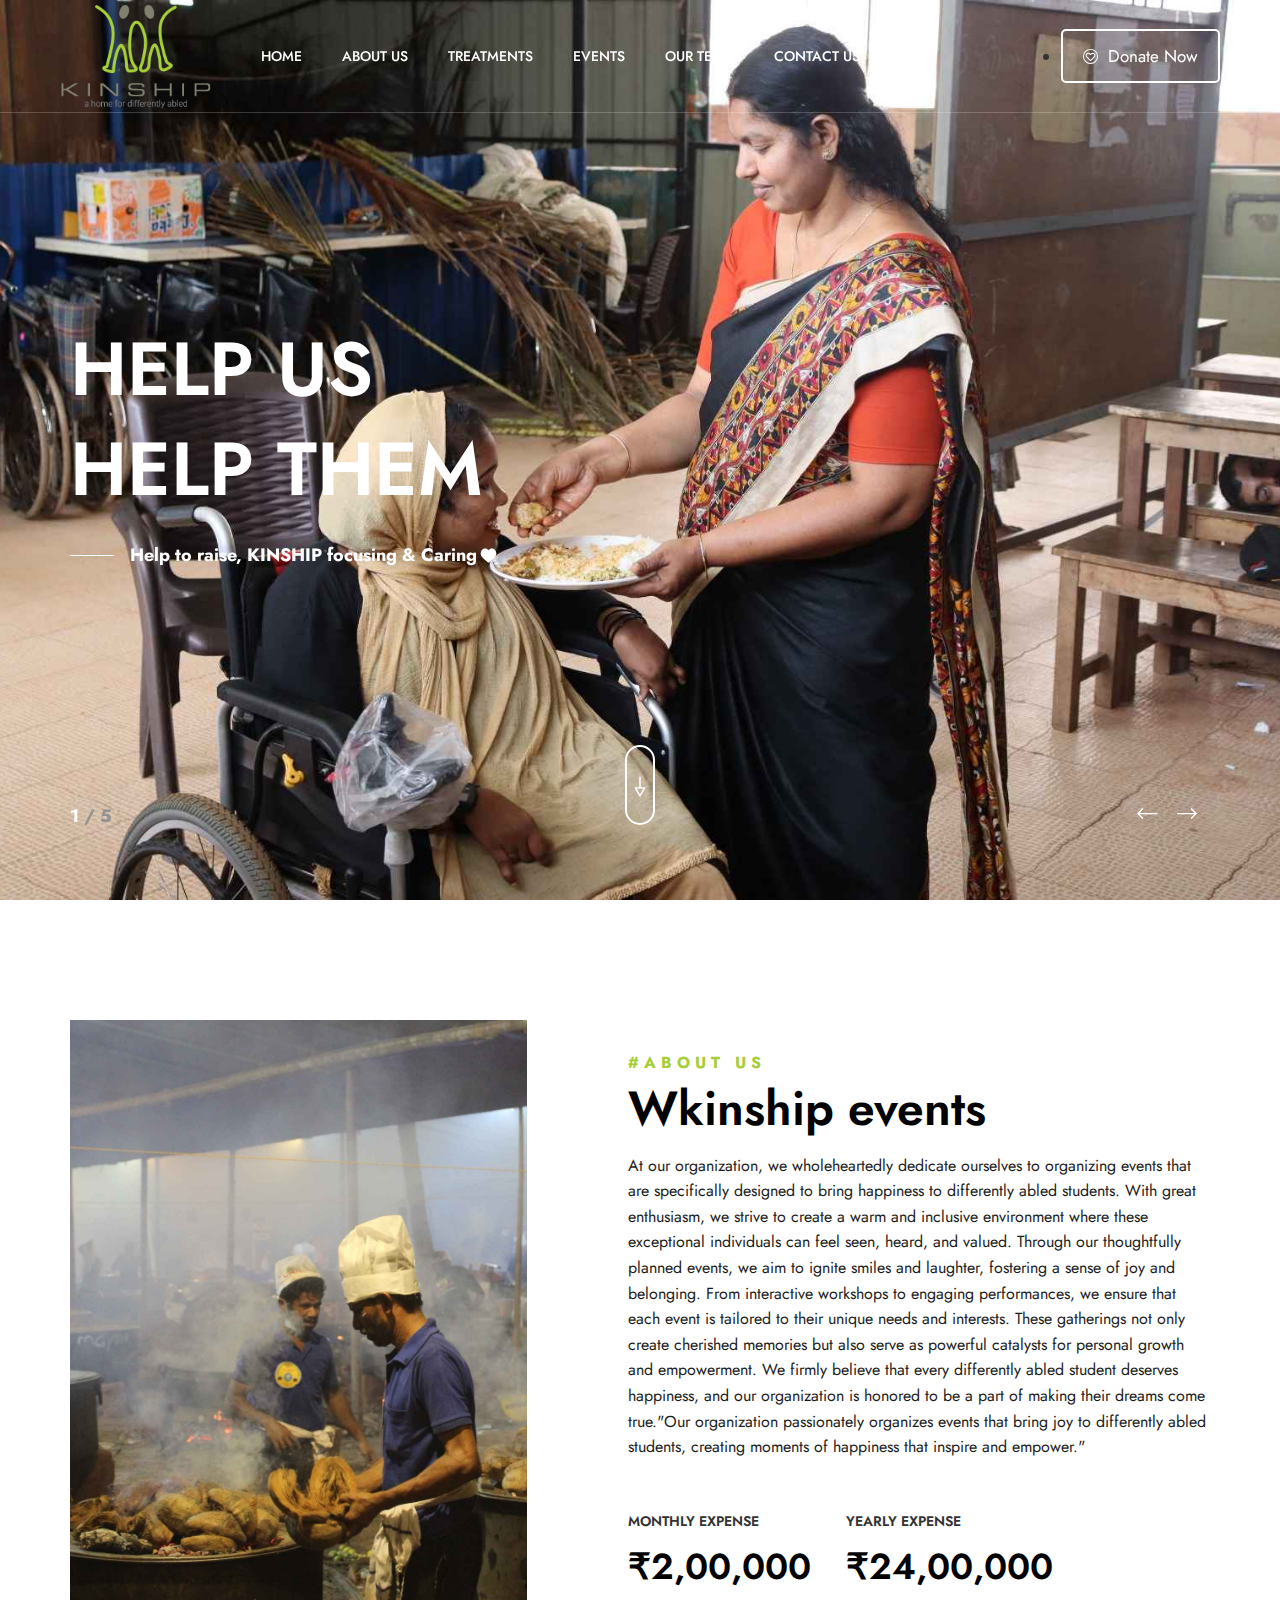
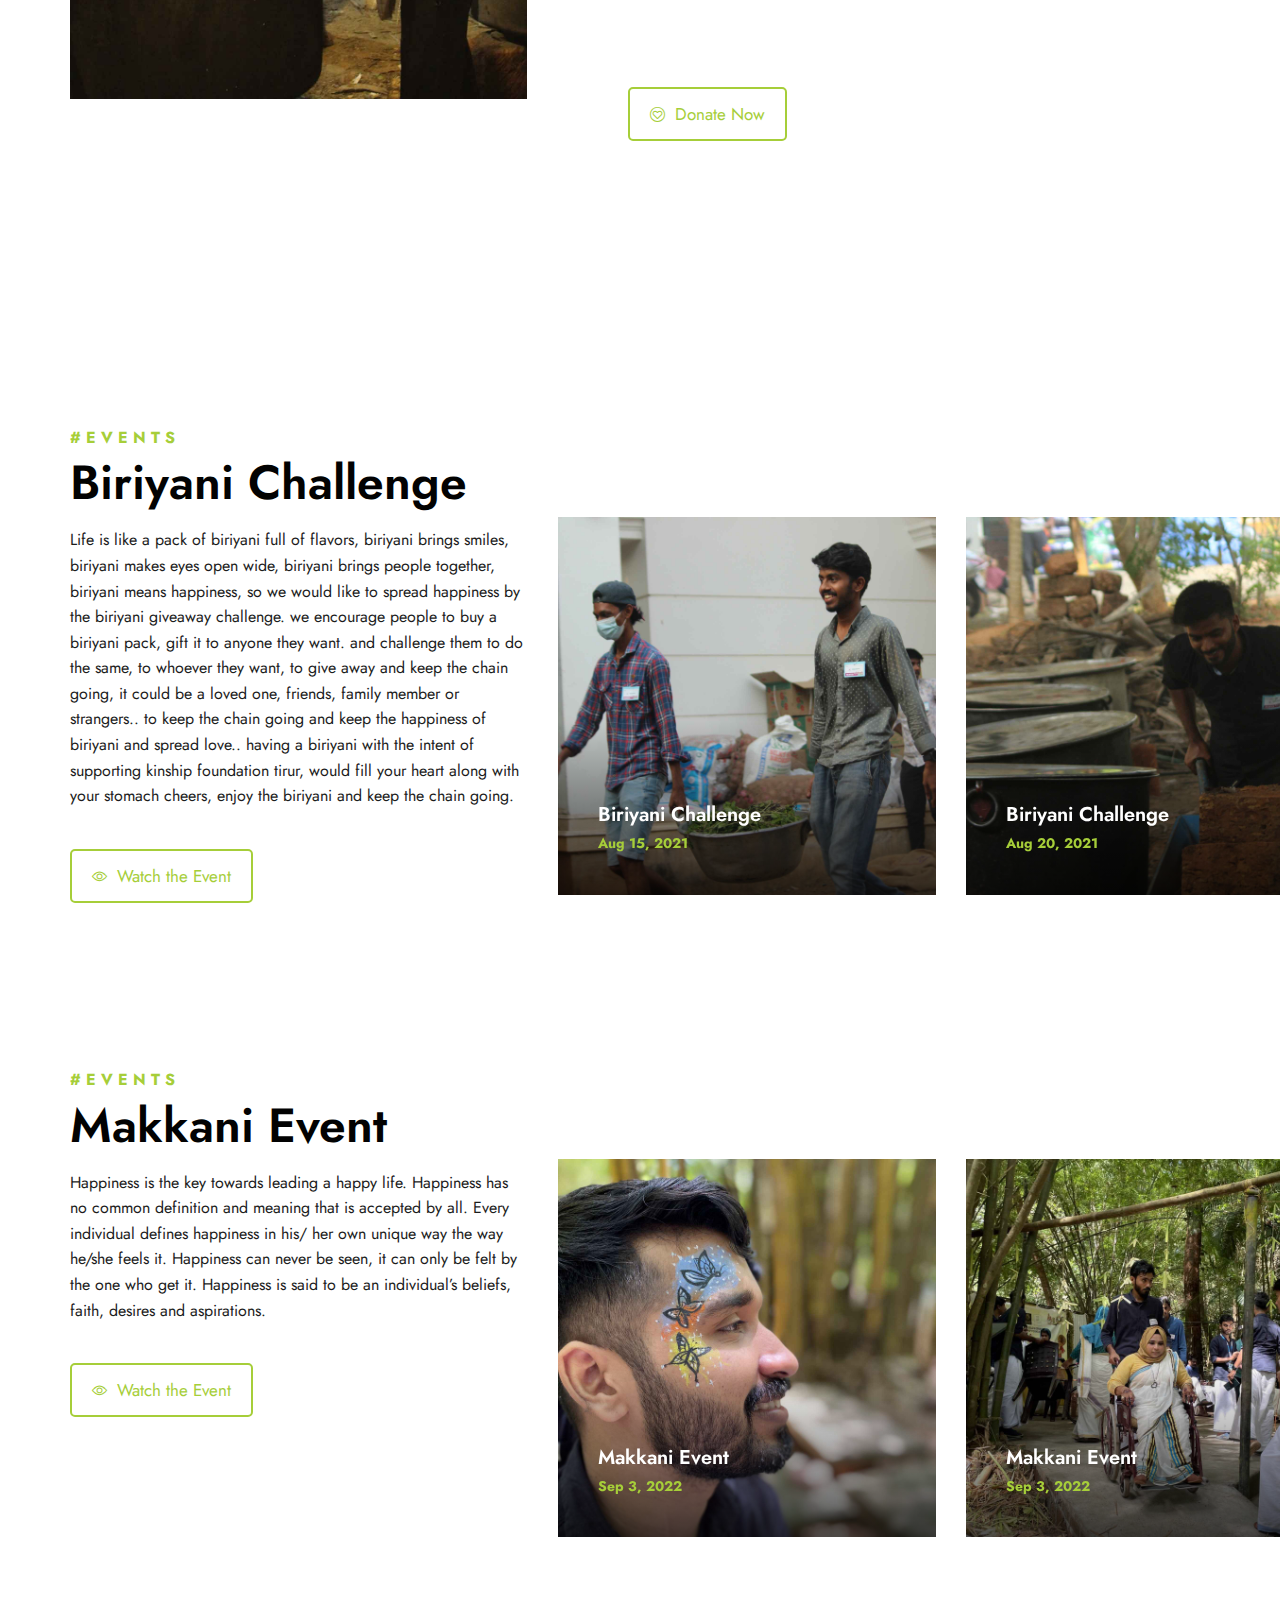
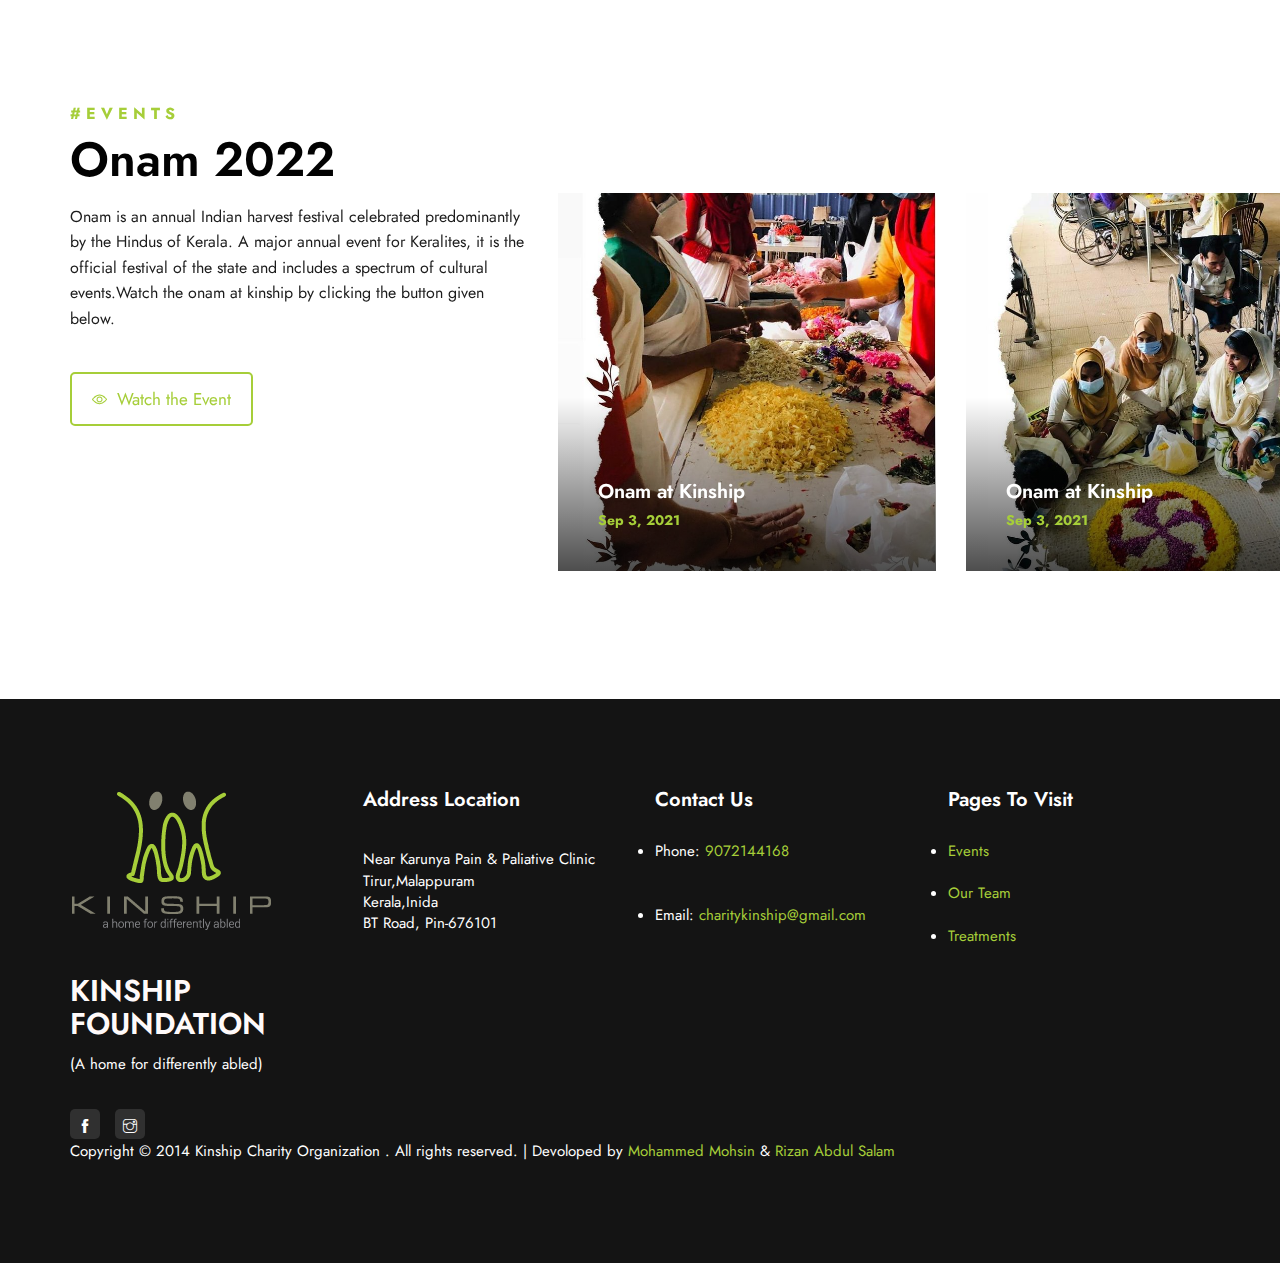
==== commit 2247475a: "Update events.html" ====
--- a/assets/event/events.html
+++ b/assets/event/events.html
@@ -232,7 +232,7 @@
                         <div class="target-content">
                             <div class="section-title">
                                 <span>#About Us</span>
-                                <h2>What Is Kinship Foundation</h2>
+                                <h2>Wkinship events</h2>
                             </div>
                             <div class="content">
                                 <p>At our organization, we wholeheartedly dedicate ourselves to organizing events that are specifically designed to bring happiness to differently abled students. With great enthusiasm, we strive to create a warm and inclusive environment where these exceptional individuals can feel seen, heard, and valued. Through our thoughtfully planned events, we aim to ignite smiles and laughter, fostering a sense of joy and belonging. From interactive workshops to engaging performances, we ensure that each event is tailored to their unique needs and interests. These gatherings not only create cherished memories but also serve as powerful catalysts for personal growth and empowerment. We firmly believe that every differently abled student deserves happiness, and our organization is honored to be a part of making their dreams come true."Our organization passionately organizes events that bring joy to differently abled students, creating moments of happiness that inspire and empower."</p>
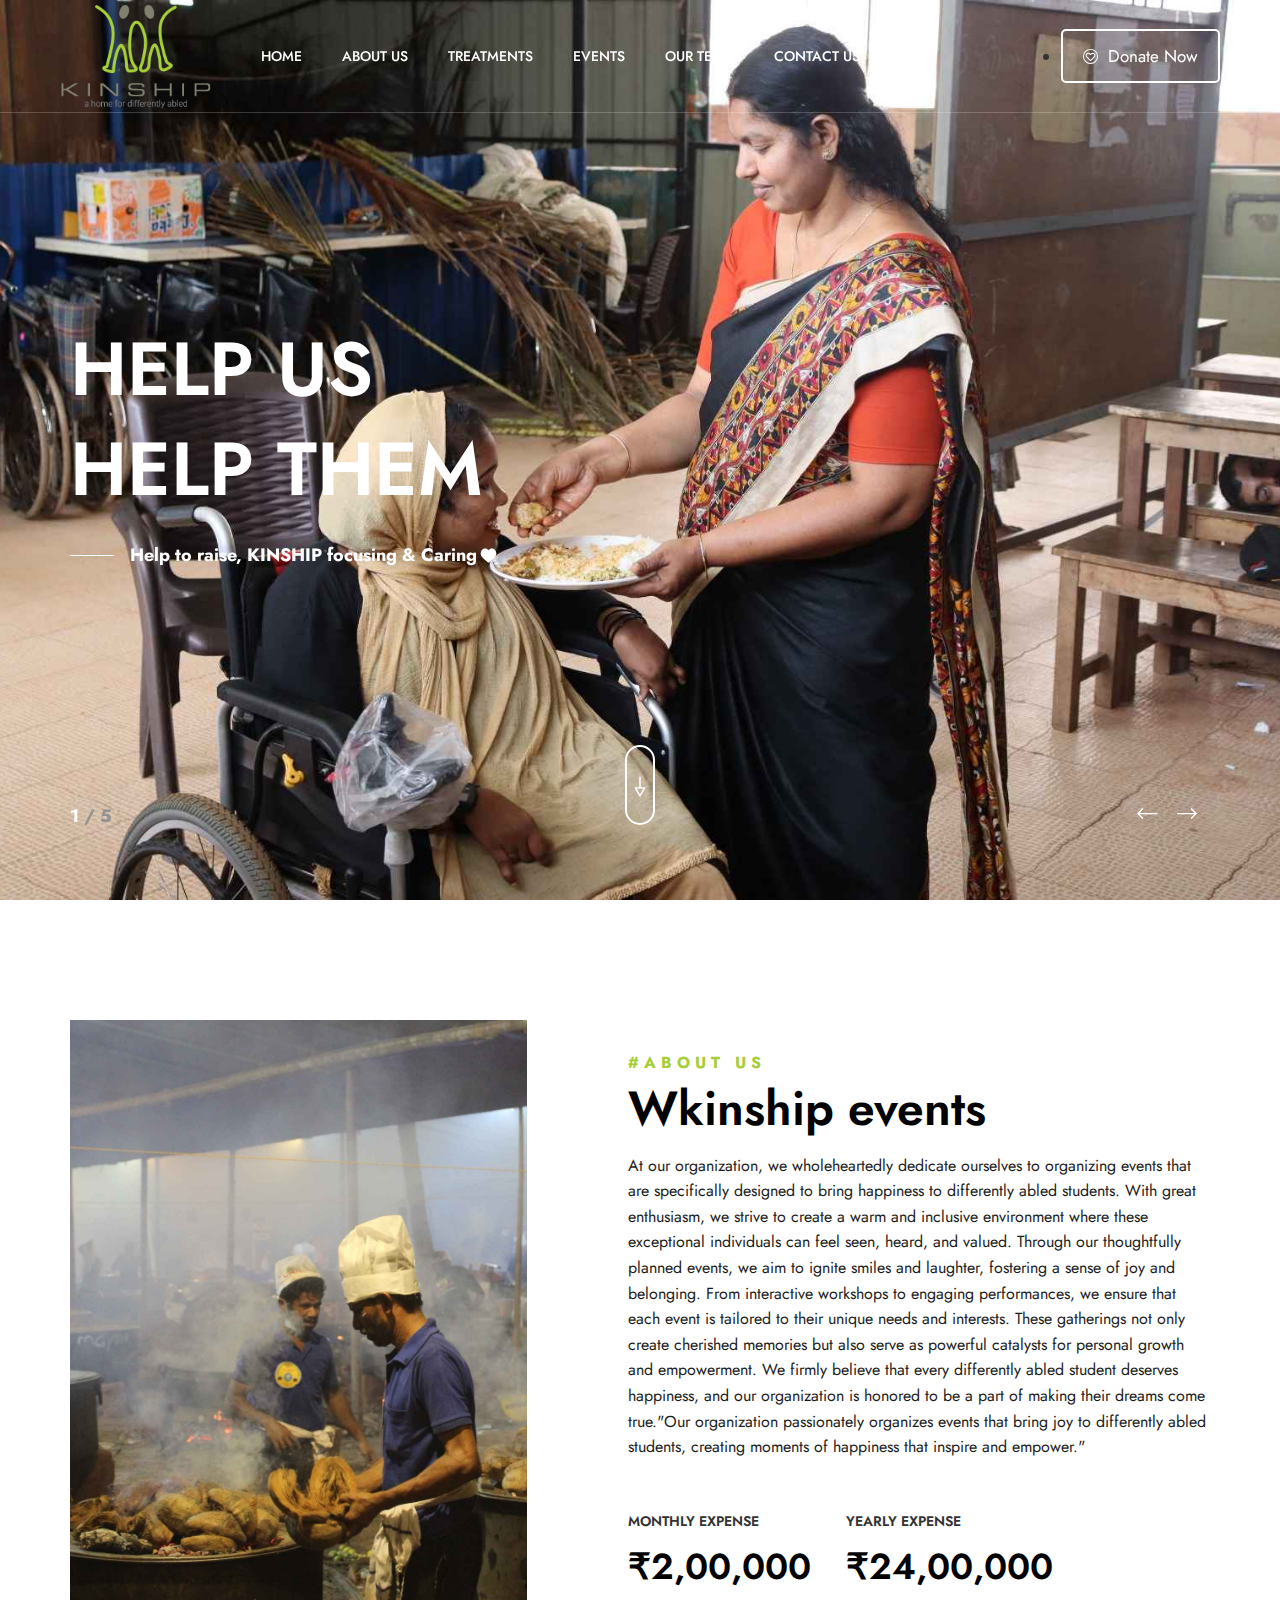
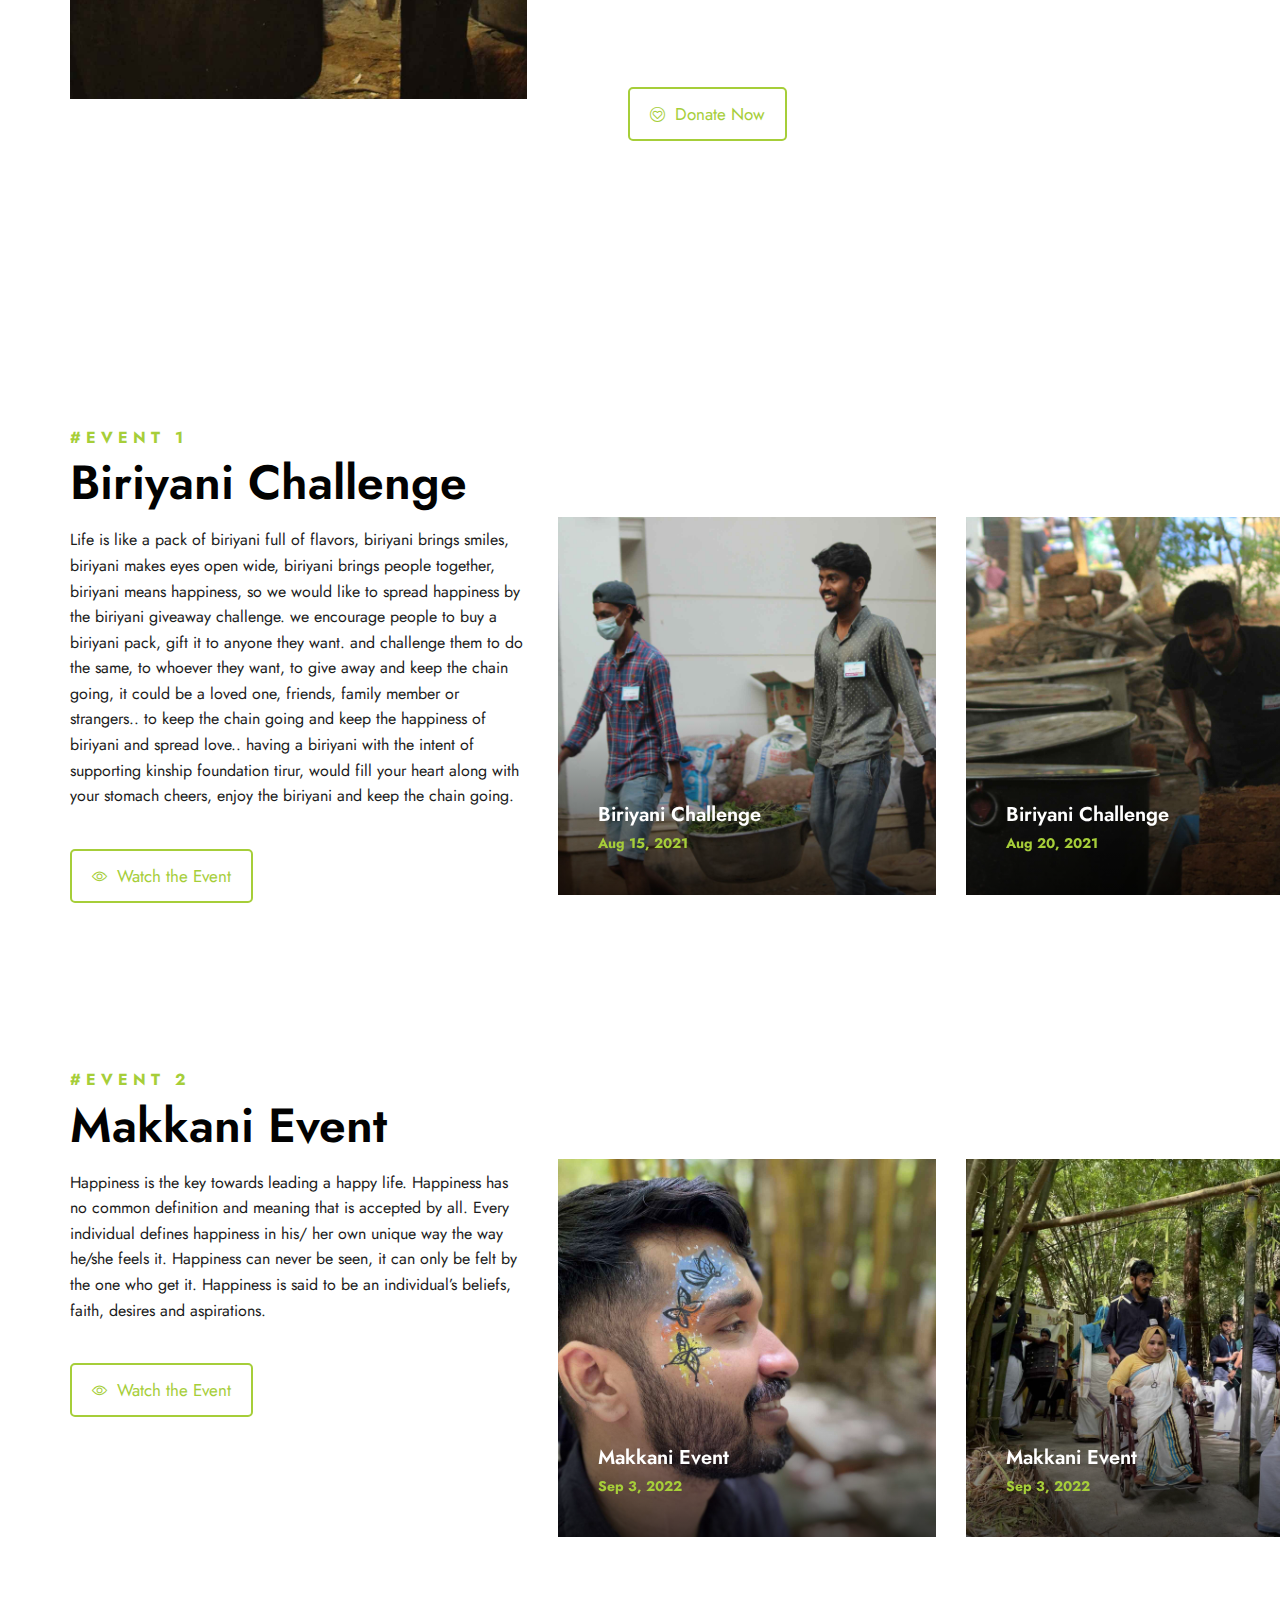
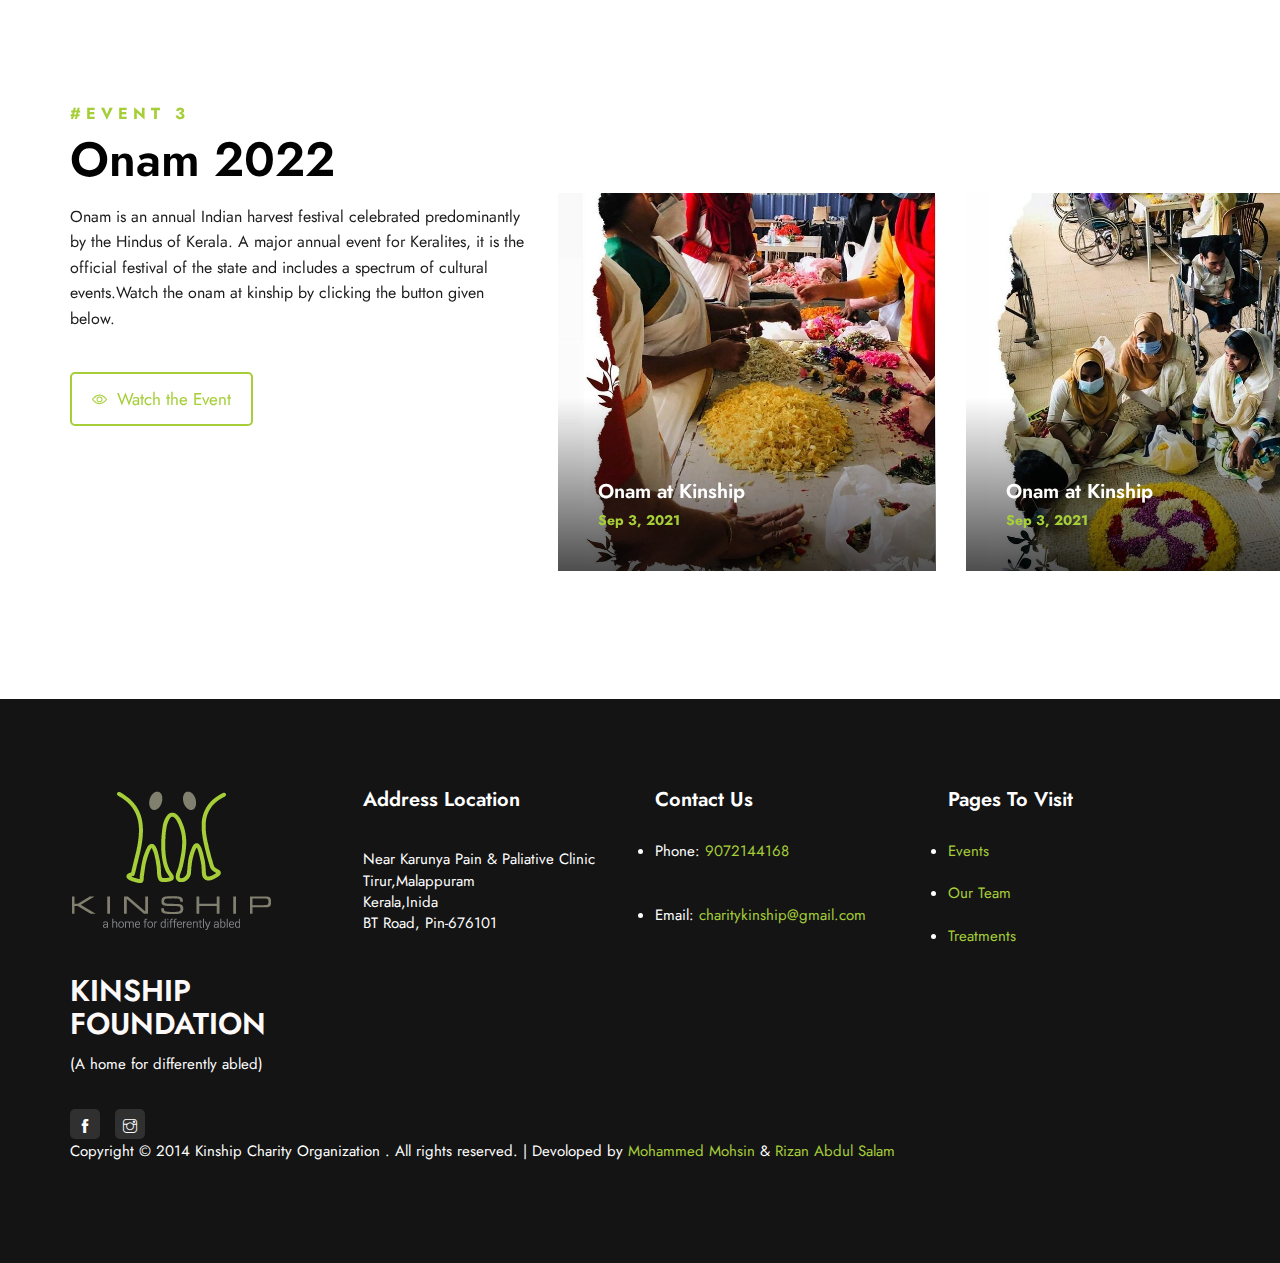
==== commit 0ea9c2ae: "Update events.html" ====
--- a/assets/event/events.html
+++ b/assets/event/events.html
@@ -262,7 +262,7 @@
             <div class="row">
                 <div class="col col-md-5">
                     <div class="section-title">
-                        <span style="margin-top: -90px;">#Events</span>
+                        <span style="margin-top: -90px;">#Event 1</span>
                         <h2>Biriyani Challenge</h2>
                     </div>
                     <div class="about-details">
@@ -336,7 +336,7 @@
             <div class="row">
                 <div class="col col-md-5">
                     <div class="section-title">
-                        <span style="margin-top: -90px;">#Events</span>
+                        <span style="margin-top: -90px;">#Event 2</span>
                         <h2>Makkani Event</h2>
                     </div>
                     <div class="about-details">
@@ -394,7 +394,7 @@
                             <div class="row">
                                 <div class="col col-md-5">
                                     <div class="section-title">
-                                        <span style="margin-top: -90px;">#Events</span>
+                                        <span style="margin-top: -90px;">#Event 3</span>
                                         <h2>Onam 2022</h2>
                                     </div>
                                     <div class="about-details">
